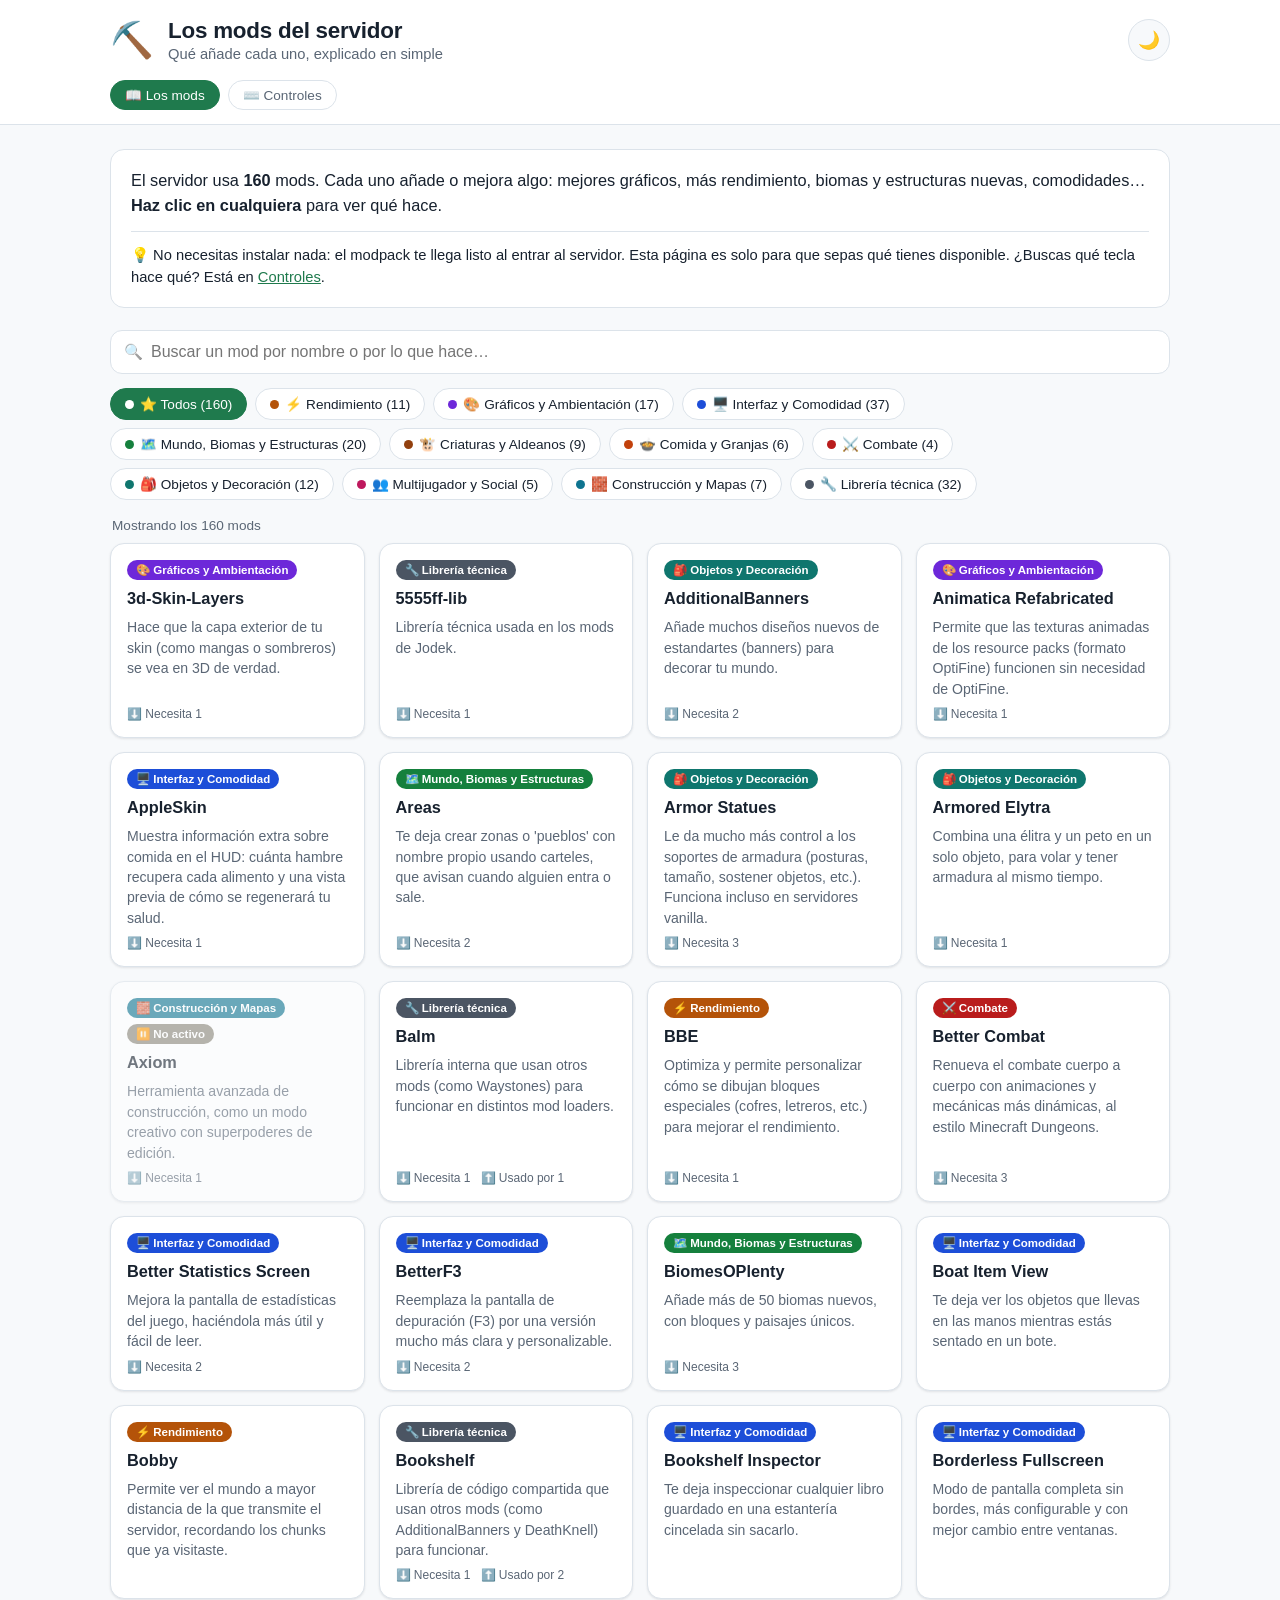
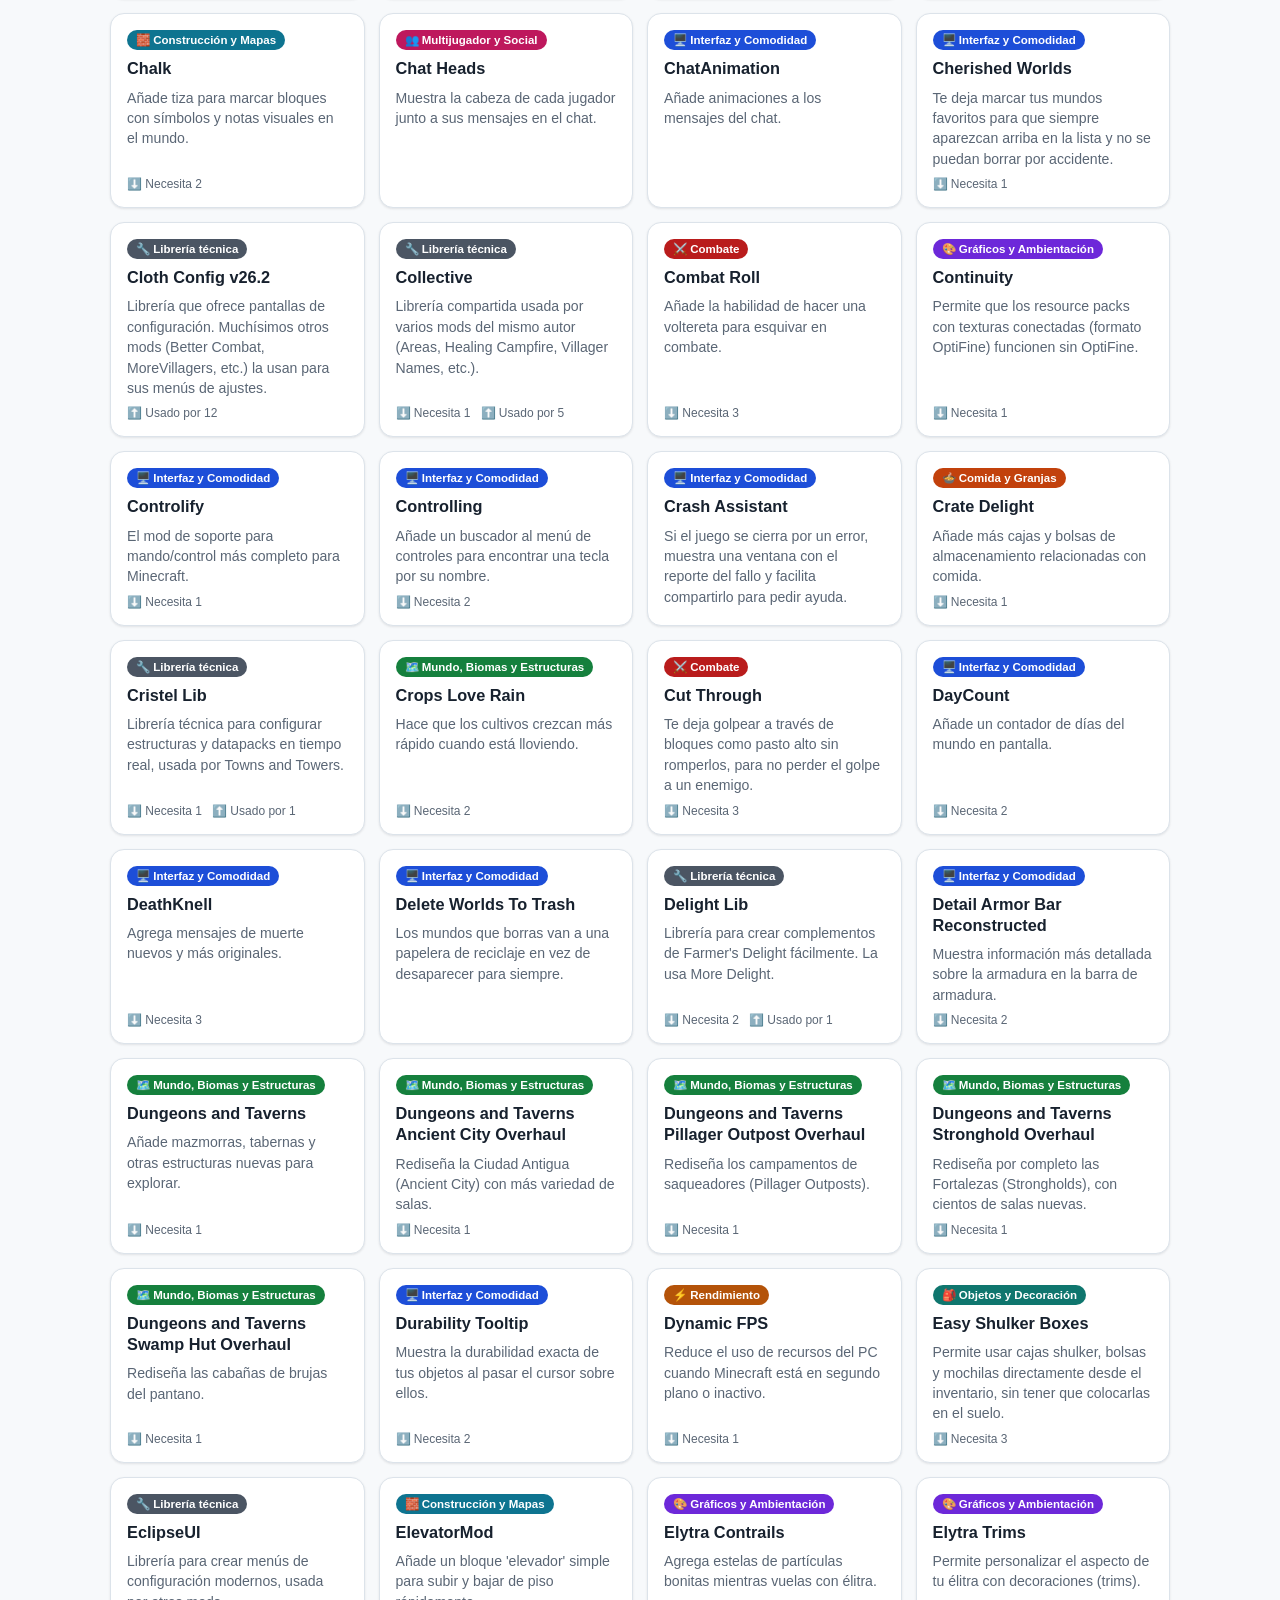
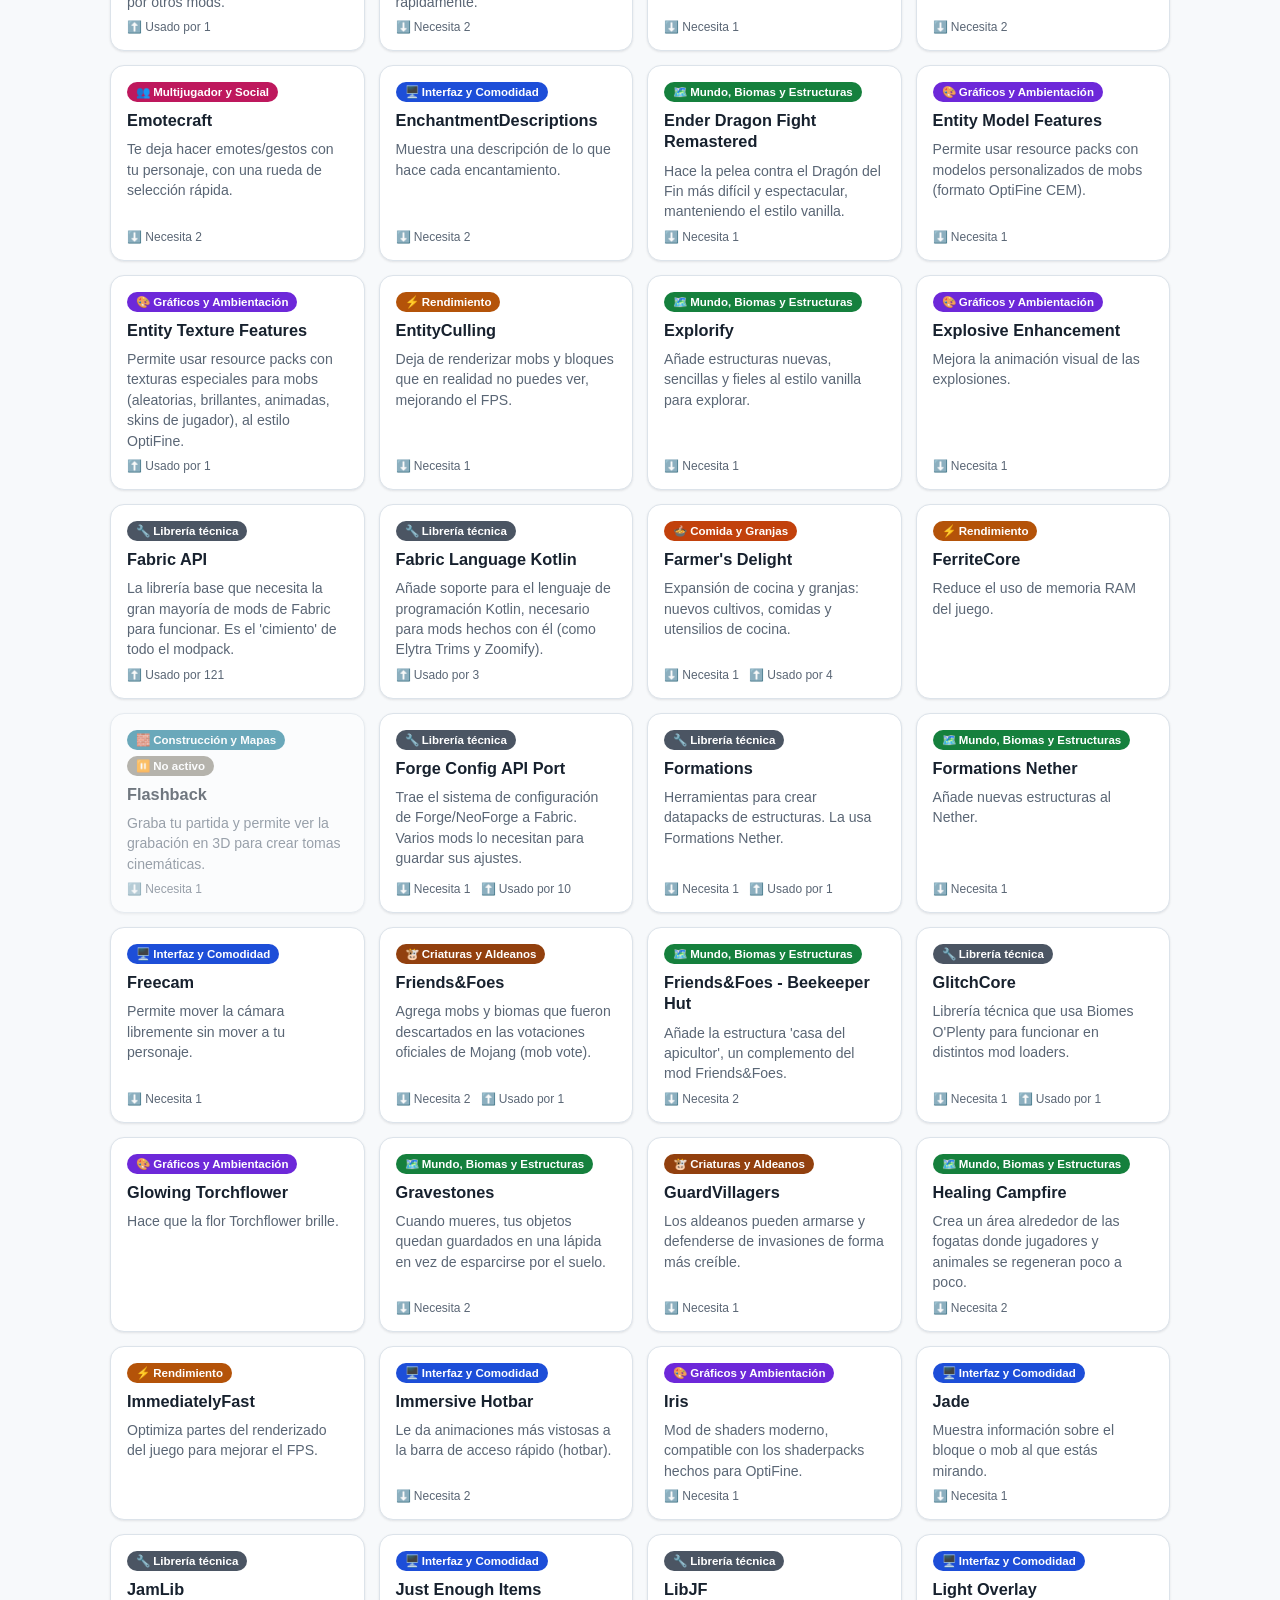
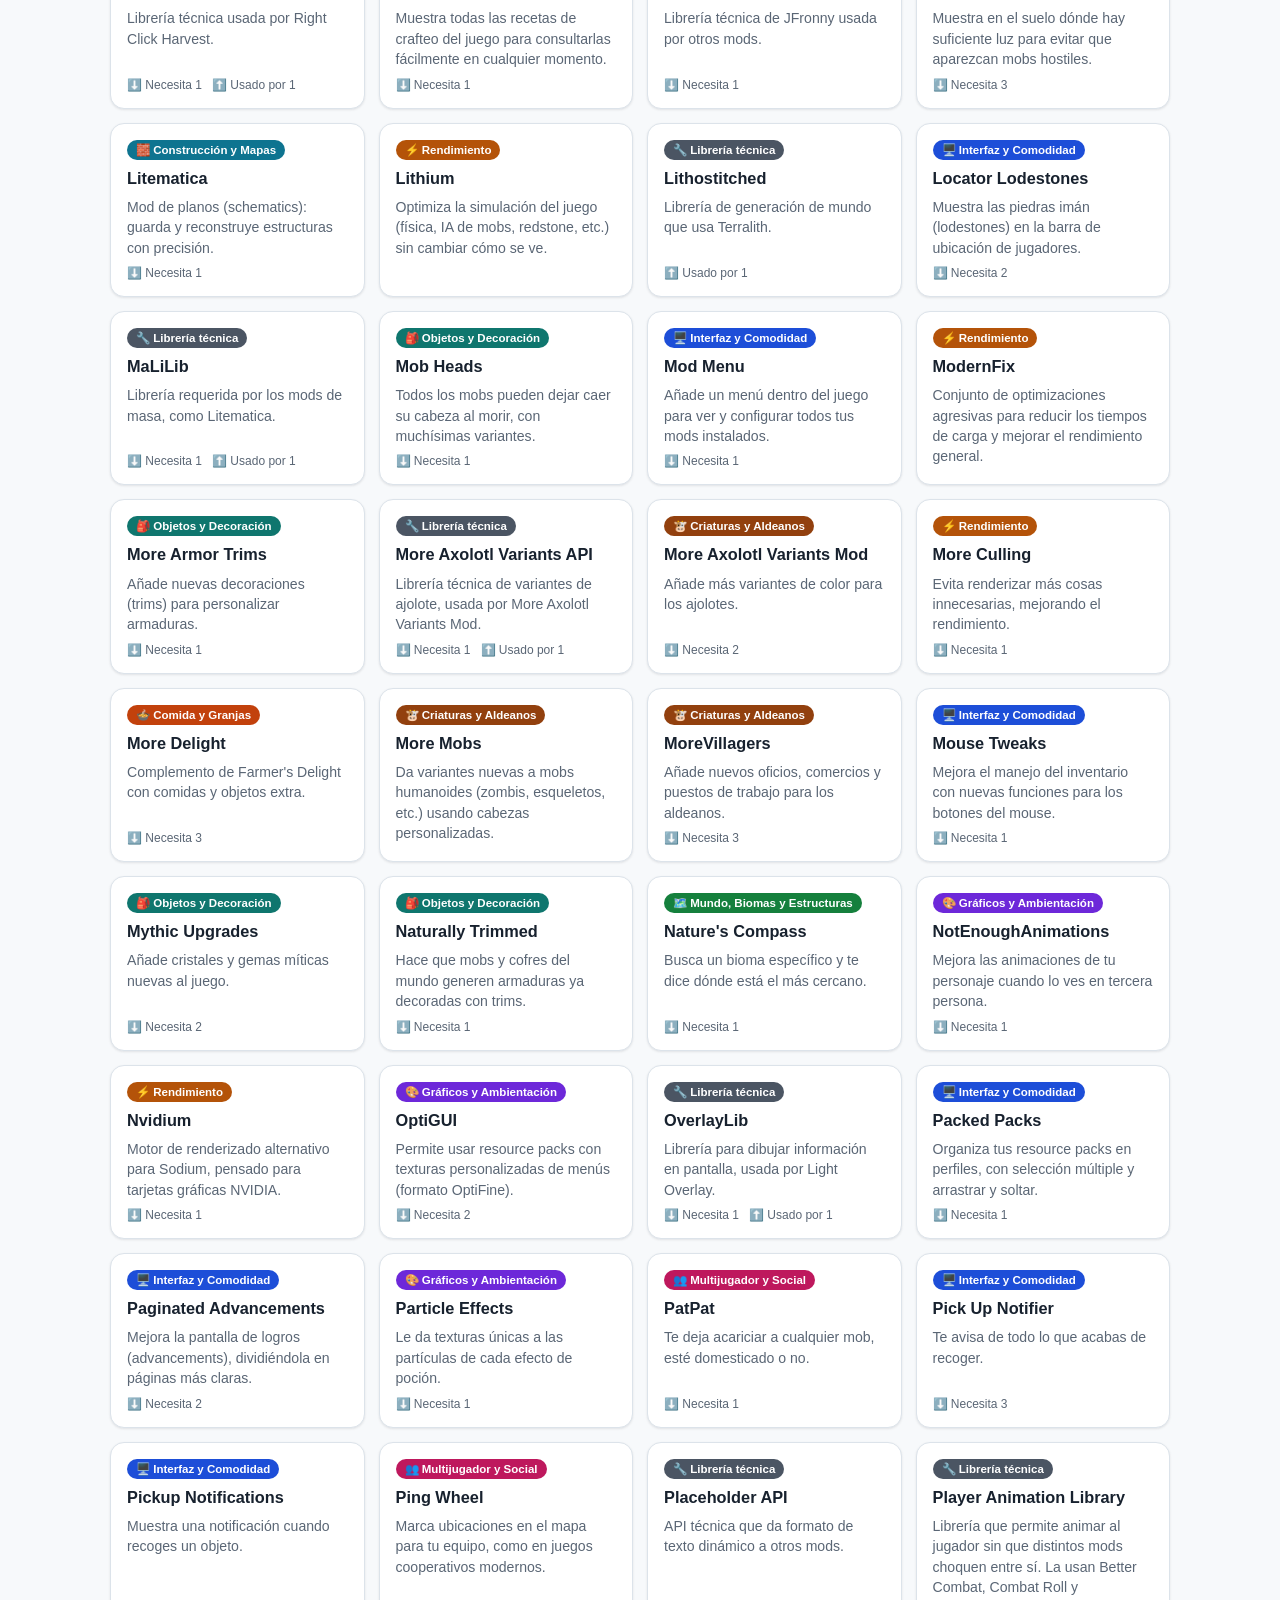
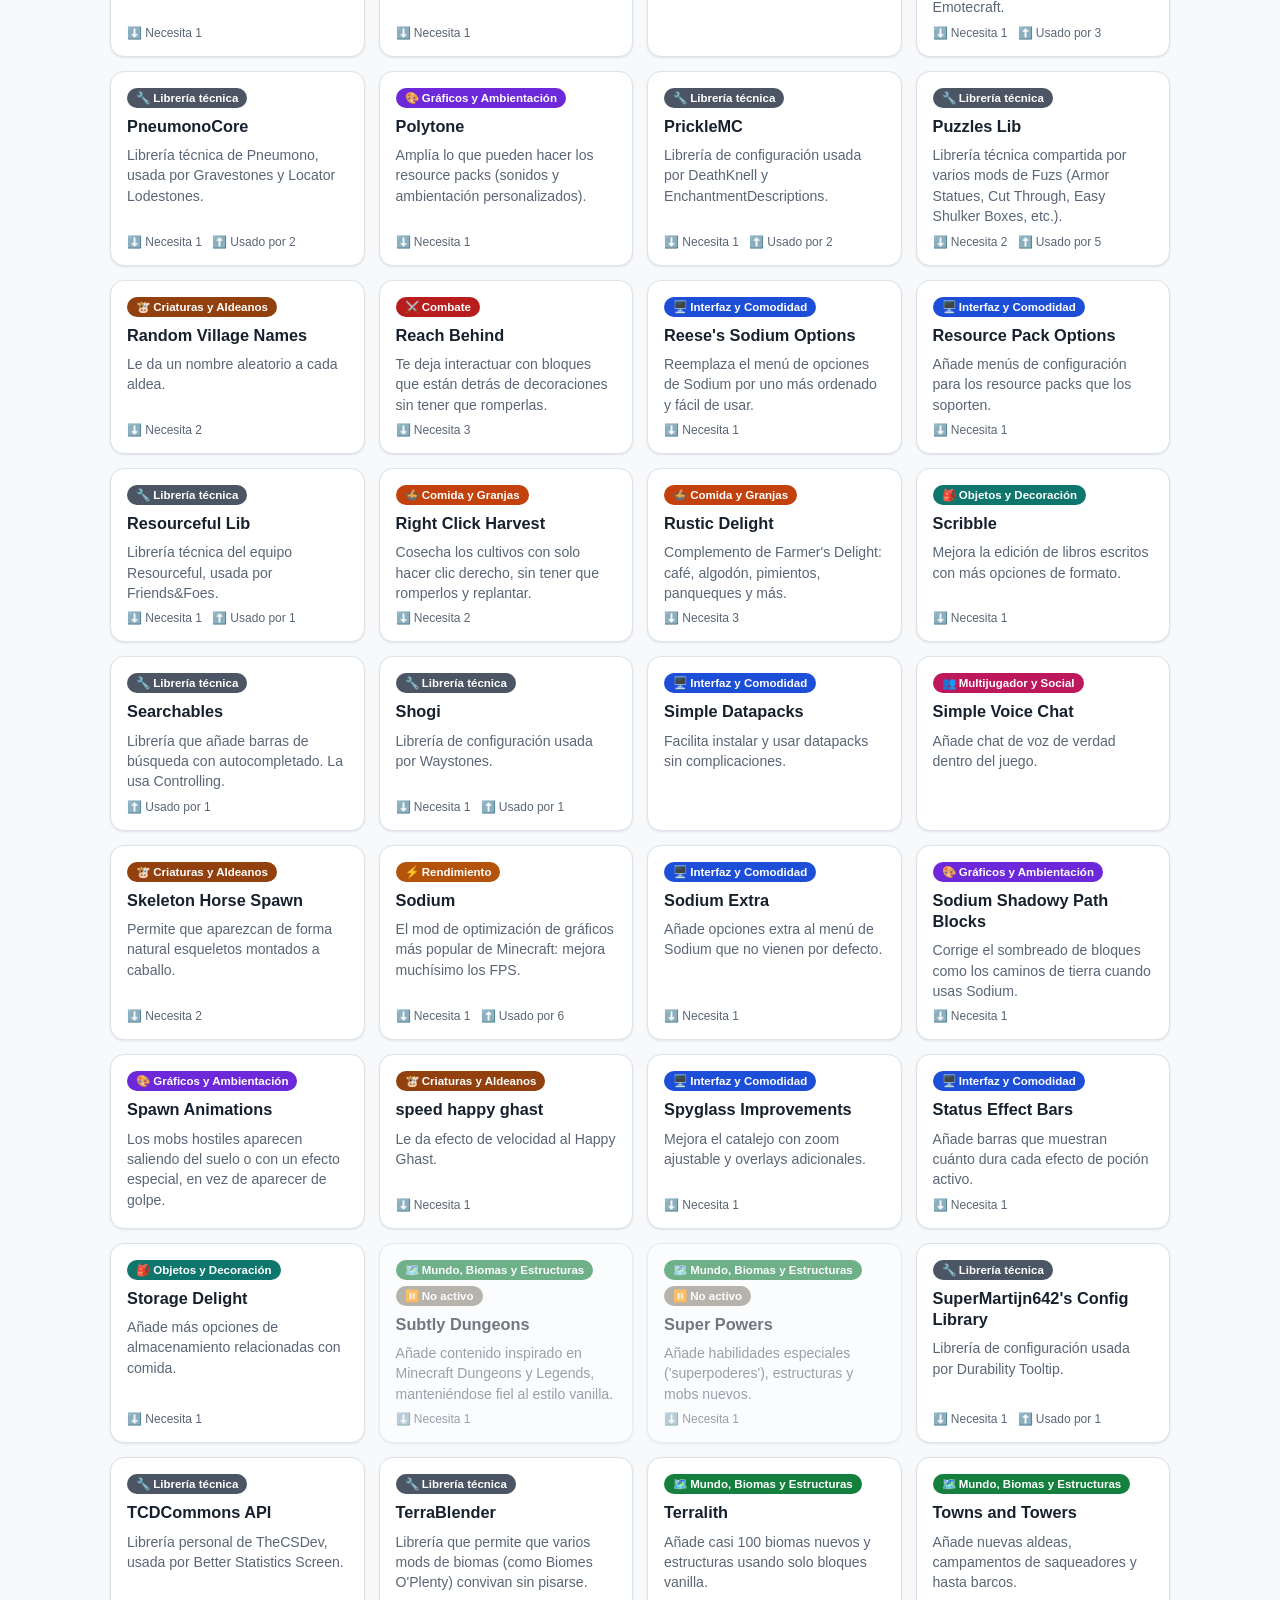
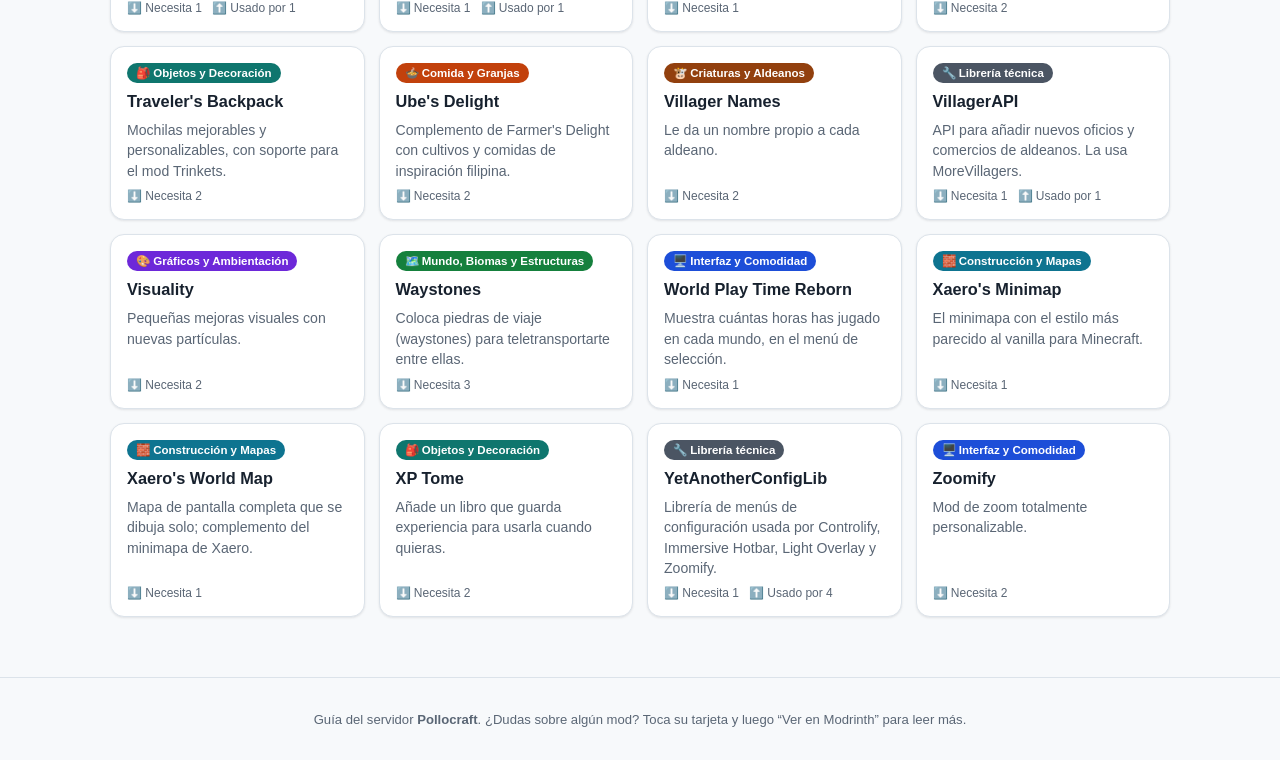
==== index.html @ 0e667c3c "Guía web del servidor Pollocraft Sitio estático con dos páginas para los jugadores del servidor:  - " ====
<!DOCTYPE html>
<html lang="es">
<head>
<meta charset="UTF-8">
<meta name="viewport" content="width=device-width, initial-scale=1.0">
<title>Los mods — Pollocraft</title>
<meta name="description" content="Guía de los mods del servidor: qué añade cada uno, explicado en simple.">
<link rel="icon" href="data:image/svg+xml,<svg xmlns=%22http://www.w3.org/2000/svg%22 viewBox=%220 0 100 100%22><text y=%22.9em%22 font-size=%2290%22>⛏️</text></svg>">
<link rel="stylesheet" href="style.css">
<link rel="stylesheet" href="keybinds.css">
</head>
<body>

<header class="site-header">
  <div class="header-inner">
    <div class="brand">
      <span class="brand-icon" aria-hidden="true">⛏️</span>
      <div>
        <h1>Los mods del servidor</h1>
        <p class="subtitle">Qué añade cada uno, explicado en simple</p>
      </div>
    </div>
    <button id="theme-toggle" class="theme-toggle" type="button" aria-label="Cambiar tema claro/oscuro" title="Cambiar tema">🌙</button>
  </div>
  <nav class="subnav">
    <a href="index.html" class="active">📖 Los mods</a>
    <a href="keybinds.html">⌨️ Controles</a>
  </nav>
</header>

<main>
  <section class="intro">
    <p class="intro-lead">
      El servidor usa <strong id="mod-count">160</strong> mods. Cada uno añade o mejora algo: mejores gráficos, más
      rendimiento, biomas y estructuras nuevas, comodidades… <strong>Haz clic en cualquiera</strong> para ver qué hace.
    </p>
    <p class="intro-tip">
      💡 No necesitas instalar nada: el modpack te llega listo al entrar al servidor. Esta página es solo para que sepas
      qué tienes disponible. ¿Buscas qué tecla hace qué? Está en <a href="keybinds.html">Controles</a>.
    </p>
  </section>

  <section class="controls">
    <div class="search-wrap">
      <span class="search-icon" aria-hidden="true">🔍</span>
      <input id="search" type="search" placeholder="Buscar un mod por nombre o por lo que hace…" autocomplete="off">
    </div>
    <div id="category-filters" class="category-filters" role="group" aria-label="Filtrar por categoría"></div>
  </section>

  <p id="results-count" class="results-count"></p>

  <section id="mod-grid" class="mod-grid" aria-live="polite"></section>

  <p id="no-results" class="no-results" hidden>No encontramos ningún mod que coincida con tu búsqueda 🤔</p>
</main>

<!-- Detail overlay -->
<div id="overlay" class="overlay" hidden>
  <div class="overlay-backdrop" data-close></div>
  <div class="detail-card" role="dialog" aria-modal="true" aria-labelledby="detail-name">
    <button class="close-btn" type="button" data-close aria-label="Cerrar">✕</button>
    <div class="detail-header">
      <span id="detail-badge" class="badge"></span>
      <span id="detail-disabled-badge" class="badge disabled-badge" hidden>⏸️ No activo ahora mismo</span>
      <h2 id="detail-name"></h2>
    </div>
    <p id="detail-desc" class="detail-desc"></p>
    <p id="detail-authors" class="detail-authors"></p>
    <a id="detail-modrinth" class="modrinth-link" href="#" target="_blank" rel="noopener noreferrer">
      <span class="modrinth-icon" aria-hidden="true">◆</span> Ver en Modrinth
    </a>

    <div class="relations">
      <div class="relation-block">
        <h3>⬇️ Se apoya en</h3>
        <p class="relation-help">Este mod usa estos otros por debajo para funcionar. Puedes ignorarlos, ya vienen incluidos.</p>
        <div id="detail-depends" class="chip-list"></div>
      </div>
      <div class="relation-block">
        <h3>⬆️ Le da soporte a</h3>
        <p class="relation-help">Estos mods dependen de él, así que hace su trabajo detrás de cámaras.</p>
        <div id="detail-required-by" class="chip-list"></div>
      </div>
      <div class="relation-block" id="recommends-block">
        <h3>🤝 Combina bien con</h3>
        <p class="relation-help">No es obligatorio, pero juntos dan funciones extra.</p>
        <div id="detail-recommends" class="chip-list"></div>
      </div>
    </div>
  </div>
</div>

<footer class="site-footer">
  <p>Guía del servidor <strong>Pollocraft</strong>. ¿Dudas sobre algún mod? Toca su tarjeta y luego “Ver en Modrinth” para leer más.</p>
</footer>

<script src="data.js"></script>
<script src="script.js"></script>
</body>
</html>
---- style.css ----
/* Neutral slate palette. The previous brown/olive scheme was tiring to read,
   so both themes now sit on a cool grey base with a single green accent. */
:root {
  --bg: #f7f9fb;
  --bg-elevated: #ffffff;
  --text: #17212e;
  --text-muted: #5a6675;
  --border: #dce3ea;
  --accent: #1f7a4d;
  --accent-contrast: #ffffff;
  --card-shadow: 0 1px 3px rgba(16, 24, 32, 0.06), 0 1px 2px rgba(16, 24, 32, 0.04);
  --card-shadow-hover: 0 10px 24px rgba(16, 24, 32, 0.10);
  --chip-bg: #eef2f6;
  --overlay-bg: rgba(15, 23, 32, 0.5);

  /* Category colours are shared by both themes on purpose: they're only ever
     used as solid pills with white text, and every one of these clears the
     4.5:1 contrast bar against white. */
  --cat-perf: #b45309;
  --cat-visual: #6d28d9;
  --cat-ui: #1d4ed8;
  --cat-world: #15803d;
  --cat-mobs: #92400e;
  --cat-food: #c2410c;
  --cat-combat: #b91c1c;
  --cat-items: #0f766e;
  --cat-social: #be185d;
  --cat-building: #0e7490;
  --cat-lib: #4b5563;

  /* Explicit key/button states, so we never rely on colour-mix guesswork. */
  --key-used-bg: #e4f3ea;
  --key-used-border: #1f7a4d;
  --key-multi-bg: #e7ecfb;
  --key-multi-border: #3558c4;
  --key-adv-bg: #f0f2f5;
  --key-adv-border: #b3bcc7;
}

:root[data-theme="dark"] {
  --bg: #11161d;
  --bg-elevated: #19212b;
  --text: #e8edf3;
  --text-muted: #98a5b5;
  --border: #2a3441;
  --accent: #4ecb85;
  --accent-contrast: #062313;
  --card-shadow: 0 1px 3px rgba(0, 0, 0, 0.45);
  --card-shadow-hover: 0 10px 28px rgba(0, 0, 0, 0.55);
  --chip-bg: #222c38;
  --overlay-bg: rgba(0, 0, 0, 0.62);

  --key-used-bg: #14301f;
  --key-used-border: #3fa06a;
  --key-multi-bg: #1a2440;
  --key-multi-border: #5b7fd4;
  --key-adv-bg: #1e242c;
  --key-adv-border: #49535f;
}

@media (prefers-color-scheme: dark) {
  :root:not([data-theme="light"]) {
    --bg: #11161d;
    --bg-elevated: #19212b;
    --text: #e8edf3;
    --text-muted: #98a5b5;
    --border: #2a3441;
    --accent: #4ecb85;
    --accent-contrast: #062313;
    --card-shadow: 0 1px 3px rgba(0, 0, 0, 0.45);
    --card-shadow-hover: 0 10px 28px rgba(0, 0, 0, 0.55);
    --chip-bg: #222c38;
    --overlay-bg: rgba(0, 0, 0, 0.62);

    --key-used-bg: #14301f;
    --key-used-border: #3fa06a;
    --key-multi-bg: #1a2440;
    --key-multi-border: #5b7fd4;
    --key-adv-bg: #1e242c;
    --key-adv-border: #49535f;
  }
}

* { box-sizing: border-box; }

html, body {
  margin: 0;
  padding: 0;
  background: var(--bg);
  color: var(--text);
  font-family: "Segoe UI", -apple-system, BlinkMacSystemFont, Roboto, Helvetica, Arial, sans-serif;
  overflow-x: hidden;
}

body {
  max-width: 100%;
}

a { color: var(--accent); }

.site-header {
  background: var(--bg-elevated);
  border-bottom: 1px solid var(--border);
  position: sticky;
  top: 0;
  z-index: 10;
}

.header-inner {
  max-width: 1100px;
  margin: 0 auto;
  padding: 18px 20px;
  display: flex;
  align-items: center;
  justify-content: space-between;
  gap: 16px;
}

.brand {
  display: flex;
  align-items: center;
  gap: 14px;
}

.brand-icon {
  font-size: 2.2rem;
  line-height: 1;
}

.brand h1 {
  margin: 0;
  font-size: 1.4rem;
  letter-spacing: -0.01em;
}

.subtitle {
  margin: 2px 0 0;
  color: var(--text-muted);
  font-size: 0.92rem;
}

.theme-toggle {
  border: 1px solid var(--border);
  background: var(--bg);
  color: var(--text);
  border-radius: 999px;
  width: 42px;
  height: 42px;
  font-size: 1.1rem;
  cursor: pointer;
  flex-shrink: 0;
}
.theme-toggle:hover { border-color: var(--accent); }

main {
  max-width: 1100px;
  margin: 0 auto;
  padding: 24px 20px 60px;
}

.intro {
  background: var(--bg-elevated);
  border: 1px solid var(--border);
  border-radius: 14px;
  padding: 18px 20px;
  margin-bottom: 22px;
}
.intro p { margin: 0; line-height: 1.55; color: var(--text); }

.controls {
  display: flex;
  flex-direction: column;
  gap: 14px;
  margin-bottom: 6px;
}

.search-wrap {
  position: relative;
  display: flex;
  align-items: center;
}

.search-icon {
  position: absolute;
  left: 14px;
  opacity: 0.6;
  font-size: 0.95rem;
}

#search {
  width: 100%;
  padding: 12px 14px 12px 40px;
  border-radius: 12px;
  border: 1px solid var(--border);
  background: var(--bg-elevated);
  color: var(--text);
  font-size: 1rem;
}
#search:focus {
  outline: 2px solid var(--accent);
  outline-offset: 1px;
}

.category-filters {
  display: flex;
  flex-wrap: wrap;
  gap: 8px;
}

.cat-btn {
  border: 1px solid var(--border);
  background: var(--bg-elevated);
  color: var(--text);
  border-radius: 999px;
  padding: 7px 14px;
  font-size: 0.85rem;
  cursor: pointer;
  display: inline-flex;
  align-items: center;
  gap: 6px;
  white-space: nowrap;
}
.cat-btn .dot {
  width: 9px;
  height: 9px;
  border-radius: 50%;
  flex-shrink: 0;
}
.cat-btn.active {
  background: var(--accent);
  color: var(--accent-contrast);
  border-color: var(--accent);
}
.cat-btn.active .dot { background: var(--accent-contrast) !important; }

.results-count {
  color: var(--text-muted);
  font-size: 0.85rem;
  margin: 18px 2px 10px;
}

.mod-grid {
  display: grid;
  grid-template-columns: repeat(auto-fill, minmax(240px, 1fr));
  gap: 14px;
}

.mod-card {
  background: var(--bg-elevated);
  border: 1px solid var(--border);
  border-radius: 14px;
  padding: 16px;
  cursor: pointer;
  text-align: left;
  display: flex;
  flex-direction: column;
  gap: 8px;
  box-shadow: var(--card-shadow);
  transition: transform 0.12s ease, box-shadow 0.12s ease, border-color 0.12s ease;
  color: var(--text);
  font: inherit;
}
.mod-card:hover, .mod-card:focus-visible {
  transform: translateY(-2px);
  box-shadow: var(--card-shadow-hover);
  border-color: var(--accent);
  outline: none;
}

.mod-card.is-disabled {
  opacity: 0.6;
}

/* Tags sit on their own row above the title. Sharing a line with the name
   didn't work: a long category ("Mundo, Biomas y Estructuras") plus a long
   name ("AdditionalBanners") can't both fit in a ~240px card, so the badge
   spilled outside the card and the title got squeezed into 3 lines. */
.mod-card-top {
  display: flex;
  flex-wrap: wrap;
  gap: 6px;
}

.mod-card h2 {
  margin: 0;
  font-size: 1.02rem;
  line-height: 1.3;
  /* long names like "SuperMartijn642's" have no break opportunity */
  overflow-wrap: anywhere;
}

.badge {
  display: inline-flex;
  align-items: center;
  gap: 5px;
  font-size: 0.72rem;
  font-weight: 600;
  padding: 3px 9px;
  border-radius: 999px;
  color: #fff;
  /* insurance for the narrowest cards: wrap inside the pill rather than
     letting it grow past the card edge */
  max-width: 100%;
  white-space: normal;
}
.badge[hidden] { display: none; }

.mod-card p.card-desc {
  margin: 0;
  color: var(--text-muted);
  font-size: 0.88rem;
  line-height: 1.45;
}

.card-relations {
  margin-top: auto;
  display: flex;
  gap: 10px;
  flex-wrap: wrap;
  font-size: 0.75rem;
  color: var(--text-muted);
}
.card-relations span { display: inline-flex; align-items: center; gap: 4px; }

.no-results {
  text-align: center;
  color: var(--text-muted);
  padding: 40px 0;
}

.site-footer {
  border-top: 1px solid var(--border);
  padding: 20px;
  text-align: center;
  color: var(--text-muted);
  font-size: 0.82rem;
}
.site-footer code {
  background: var(--chip-bg);
  padding: 2px 6px;
  border-radius: 6px;
}

/* Overlay / detail */
.overlay {
  position: fixed;
  inset: 0;
  z-index: 100;
  display: none;
  align-items: flex-start;
  justify-content: center;
  padding: 40px 16px;
  overflow-y: auto;
}
.overlay:not([hidden]) {
  display: flex;
}
.overlay-backdrop {
  position: fixed;
  inset: 0;
  background: var(--overlay-bg);
}

.detail-card {
  position: relative;
  background: var(--bg-elevated);
  border-radius: 16px;
  max-width: 640px;
  width: 100%;
  padding: 28px 26px 30px;
  z-index: 1;
  box-shadow: var(--card-shadow-hover);
}

.close-btn {
  position: absolute;
  top: 16px;
  right: 16px;
  border: none;
  background: var(--chip-bg);
  color: var(--text);
  width: 34px;
  height: 34px;
  border-radius: 50%;
  cursor: pointer;
  font-size: 1rem;
}

.detail-header { padding-right: 40px; }
.detail-header h2 { margin: 8px 0 4px; font-size: 1.35rem; }
.detail-jar {
  margin: 0;
  font-size: 0.78rem;
  color: var(--text-muted);
  font-family: ui-monospace, SFMono-Regular, Consolas, monospace;
  word-break: break-all;
}

.detail-desc {
  margin: 16px 0 6px;
  line-height: 1.6;
  font-size: 1rem;
}
.detail-authors {
  margin: 0 0 6px;
  color: var(--text-muted);
  font-size: 0.85rem;
}

.modrinth-link {
  display: inline-flex;
  align-items: center;
  gap: 7px;
  margin-top: 8px;
  padding: 9px 16px;
  border-radius: 10px;
  background: #1bd96a;
  color: #0b3d20;
  font-weight: 600;
  font-size: 0.88rem;
  text-decoration: none;
}
.modrinth-link:hover { background: #17c25e; }
.modrinth-link[hidden] { display: none; }
.modrinth-icon { font-size: 0.9rem; }

.disabled-badge {
  background: #8a8578 !important;
  color: #fff;
}

.relations {
  margin-top: 20px;
  display: flex;
  flex-direction: column;
  gap: 18px;
}
.relation-block h3 {
  margin: 0 0 2px;
  font-size: 0.95rem;
}
.relation-help {
  margin: 0 0 8px;
  color: var(--text-muted);
  font-size: 0.8rem;
}
.chip-list {
  display: flex;
  flex-wrap: wrap;
  gap: 8px;
}
.chip-list:empty::after {
  content: "— (ninguno)";
  color: var(--text-muted);
  font-size: 0.85rem;
}
.chip {
  border: 1px solid var(--border);
  background: var(--chip-bg);
  color: var(--text);
  border-radius: 999px;
  padding: 6px 12px;
  font-size: 0.82rem;
  cursor: pointer;
}
.chip:hover { border-color: var(--accent); color: var(--accent); }

@media (max-width: 600px) {
  .brand h1 { font-size: 1.2rem; }
  .detail-card { padding: 22px 18px 24px; }
}
---- keybinds.css ----
.subnav {
  max-width: 1100px;
  margin: 0 auto;
  padding: 0 20px 14px;
  display: flex;
  gap: 8px;
}
.subnav a {
  text-decoration: none;
  color: var(--text-muted);
  border: 1px solid var(--border);
  border-radius: 999px;
  padding: 6px 14px;
  font-size: 0.85rem;
}
.subnav a.active {
  background: var(--accent);
  color: var(--accent-contrast);
  border-color: var(--accent);
}

.intro-lead {
  font-size: 1.02rem;
}
.intro-tip {
  margin: 12px 0 0 !important;
  padding-top: 12px;
  border-top: 1px solid var(--border);
  font-size: 0.92rem;
  color: var(--text-muted);
}

.kb-filter-row {
  display: flex;
  align-items: center;
  gap: 16px;
  flex-wrap: wrap;
}

#mod-filter {
  padding: 10px 12px;
  border-radius: 10px;
  border: 1px solid var(--border);
  background: var(--bg-elevated);
  color: var(--text);
  font-size: 0.9rem;
}

.bound-toggle {
  display: inline-flex;
  align-items: center;
  gap: 7px;
  font-size: 0.88rem;
  color: var(--text-muted);
  cursor: pointer;
  user-select: none;
}
.bound-toggle input { cursor: pointer; }

.kb-group {
  margin-bottom: 22px;
}

.kb-group-header {
  display: flex;
  align-items: baseline;
  gap: 8px;
  margin: 0 2px 8px;
  padding-top: 6px;
}
.kb-group-header h2 {
  font-size: 1rem;
  margin: 0;
}
.kb-group-count {
  color: var(--text-muted);
  font-size: 0.8rem;
}

.kb-table {
  background: var(--bg-elevated);
  border: 1px solid var(--border);
  border-radius: 12px;
  overflow: hidden;
}

.kb-row {
  display: flex;
  align-items: center;
  justify-content: space-between;
  gap: 12px;
  padding: 10px 16px;
  border-bottom: 1px solid var(--border);
}
.kb-row:last-child { border-bottom: none; }

.kb-row.is-unbound { opacity: 0.7; }

.kb-label {
  font-size: 0.92rem;
}

kbd.kb-key {
  display: inline-block;
  min-width: 34px;
  text-align: center;
  padding: 4px 10px;
  border-radius: 8px;
  background: var(--chip-bg);
  border: 1px solid var(--border);
  border-bottom-width: 2px;
  font-family: ui-monospace, SFMono-Regular, Consolas, monospace;
  font-size: 0.82rem;
  white-space: nowrap;
  flex-shrink: 0;
}
kbd.kb-key.unbound {
  background: transparent;
  color: var(--text-muted);
  border-style: dashed;
  font-family: inherit;
  font-style: italic;
}
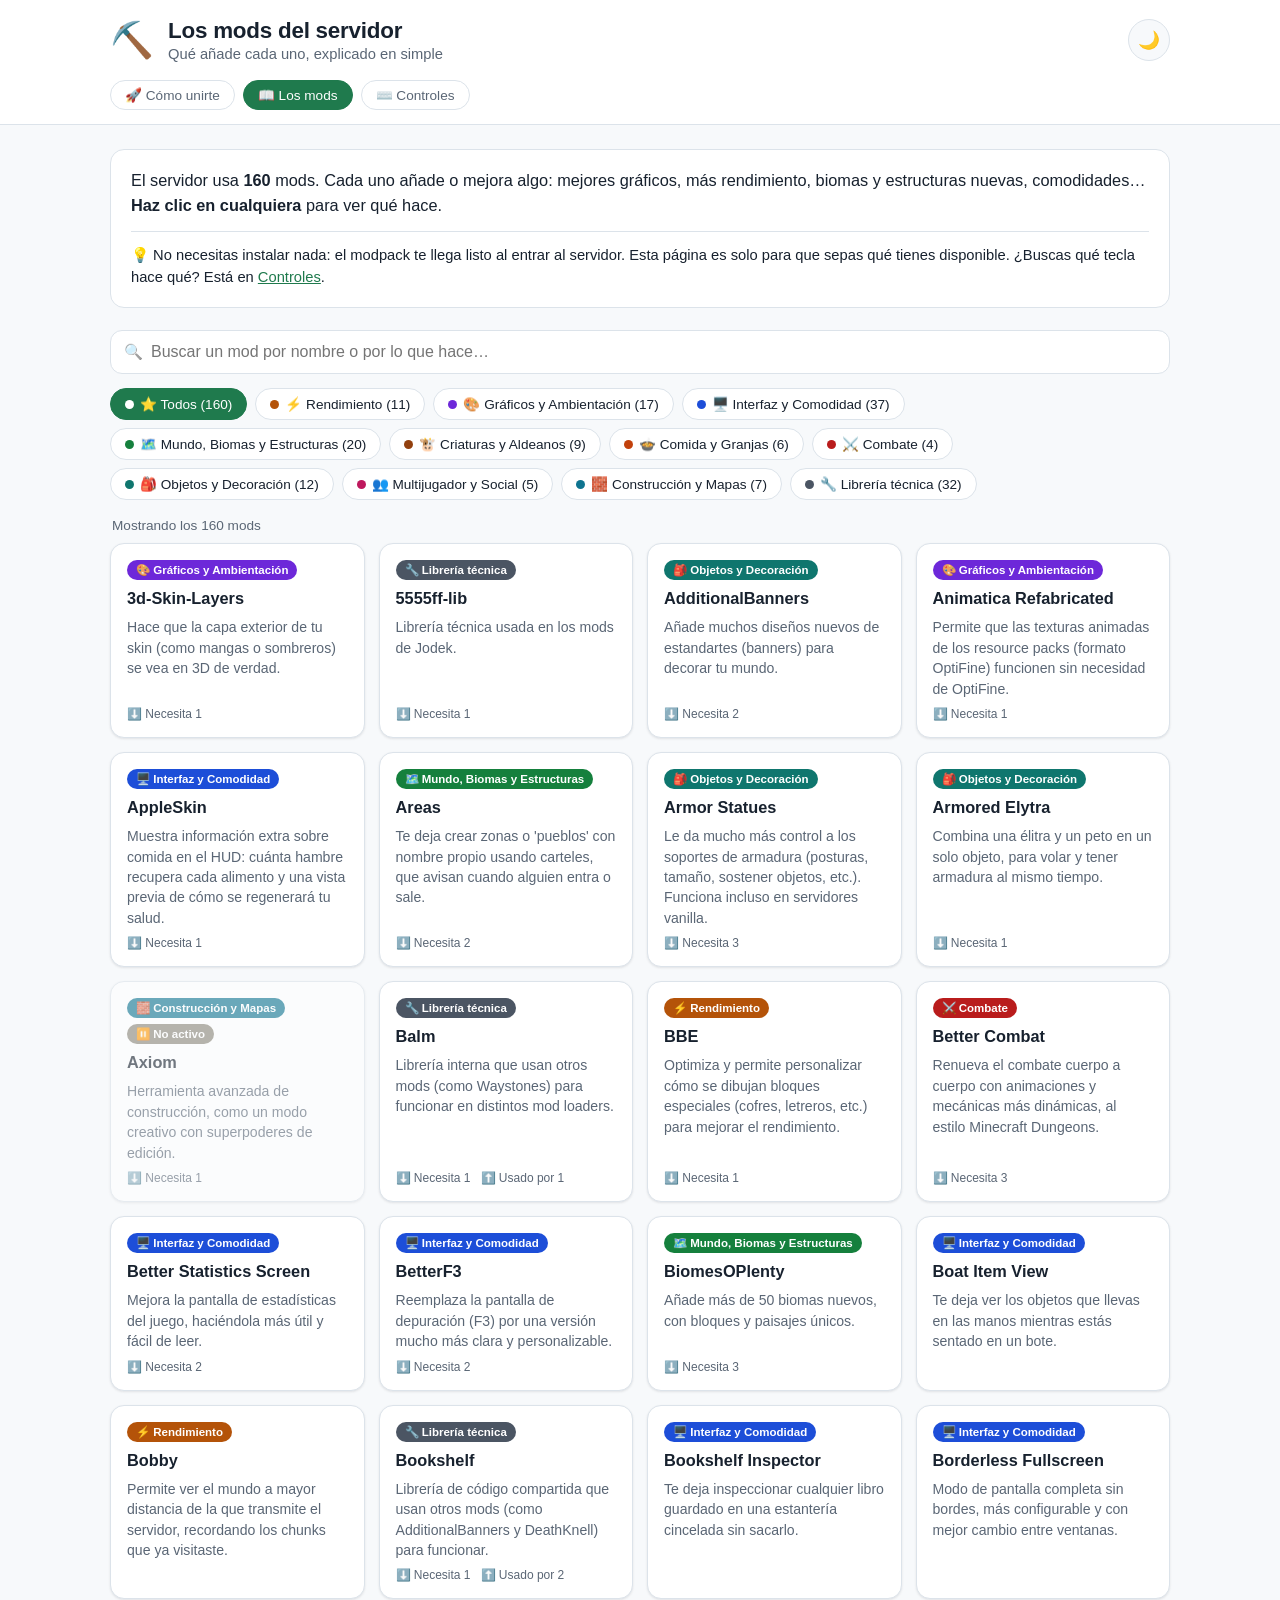
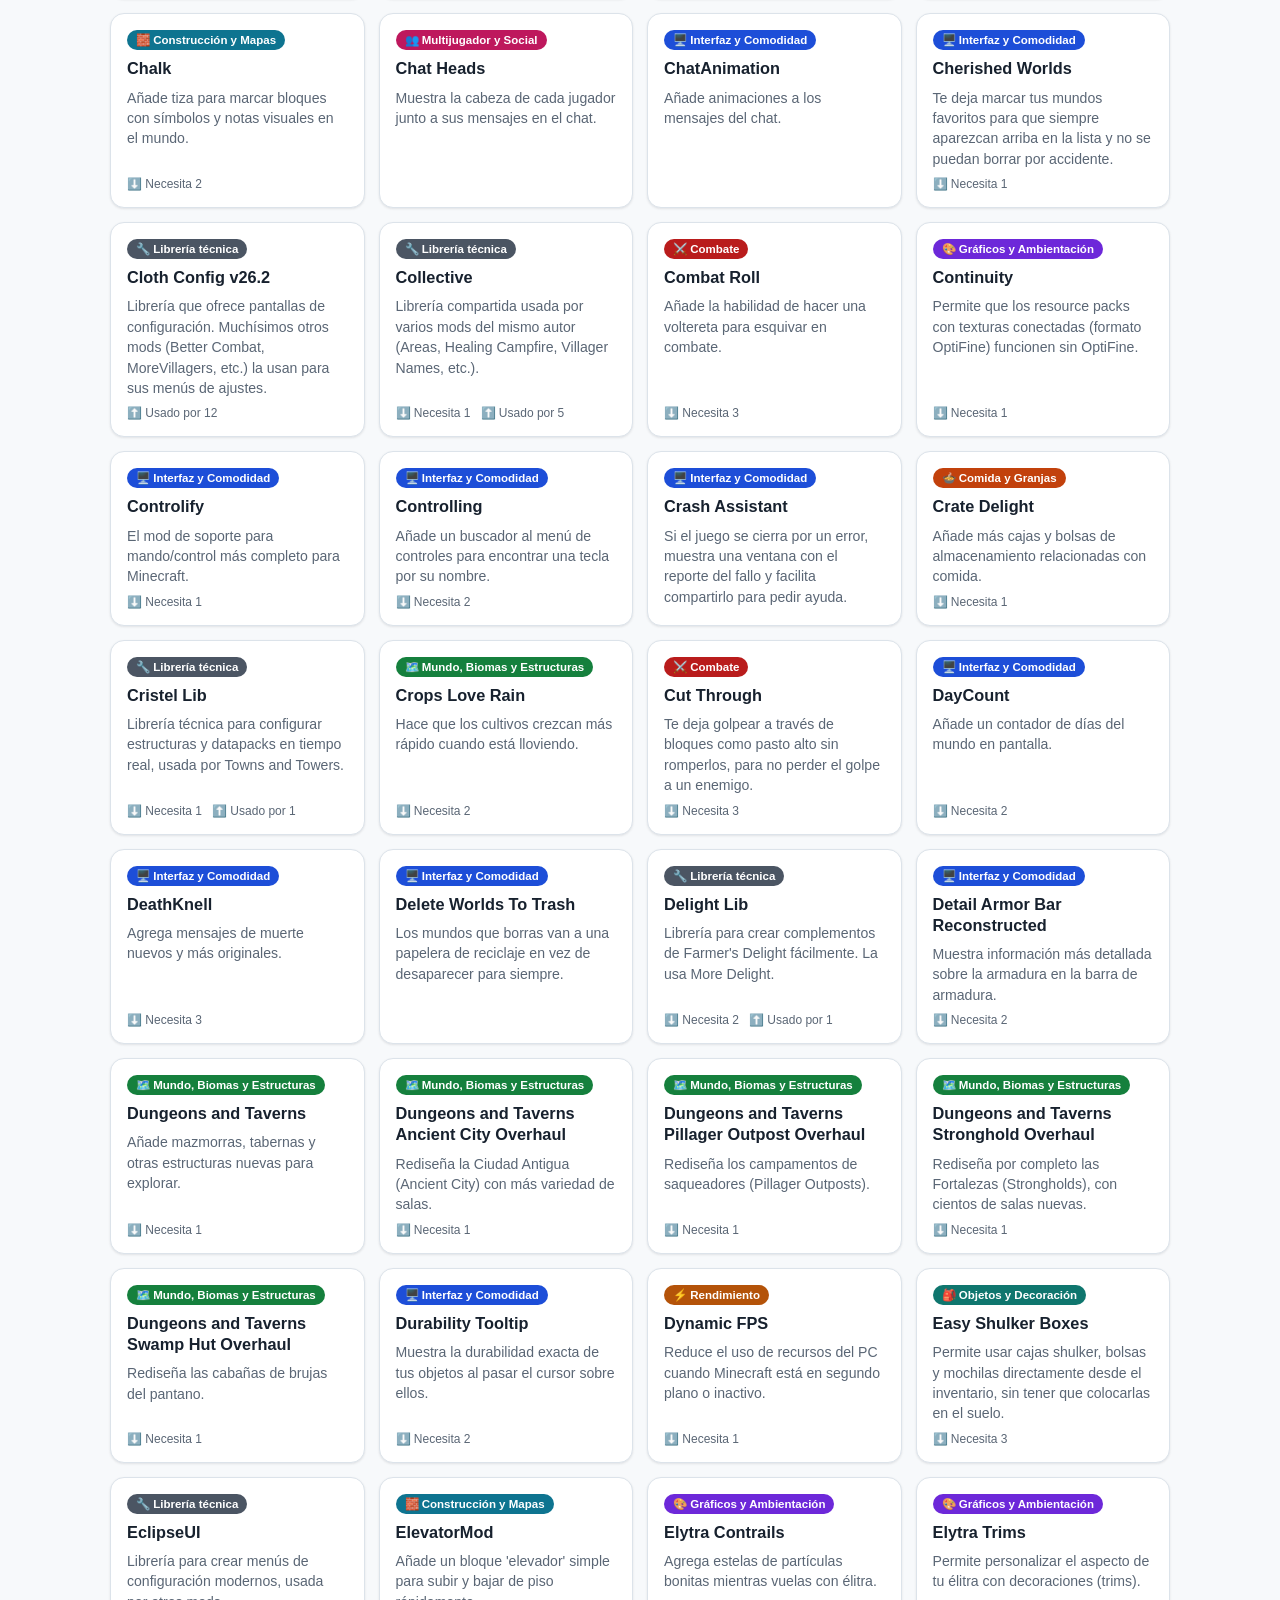
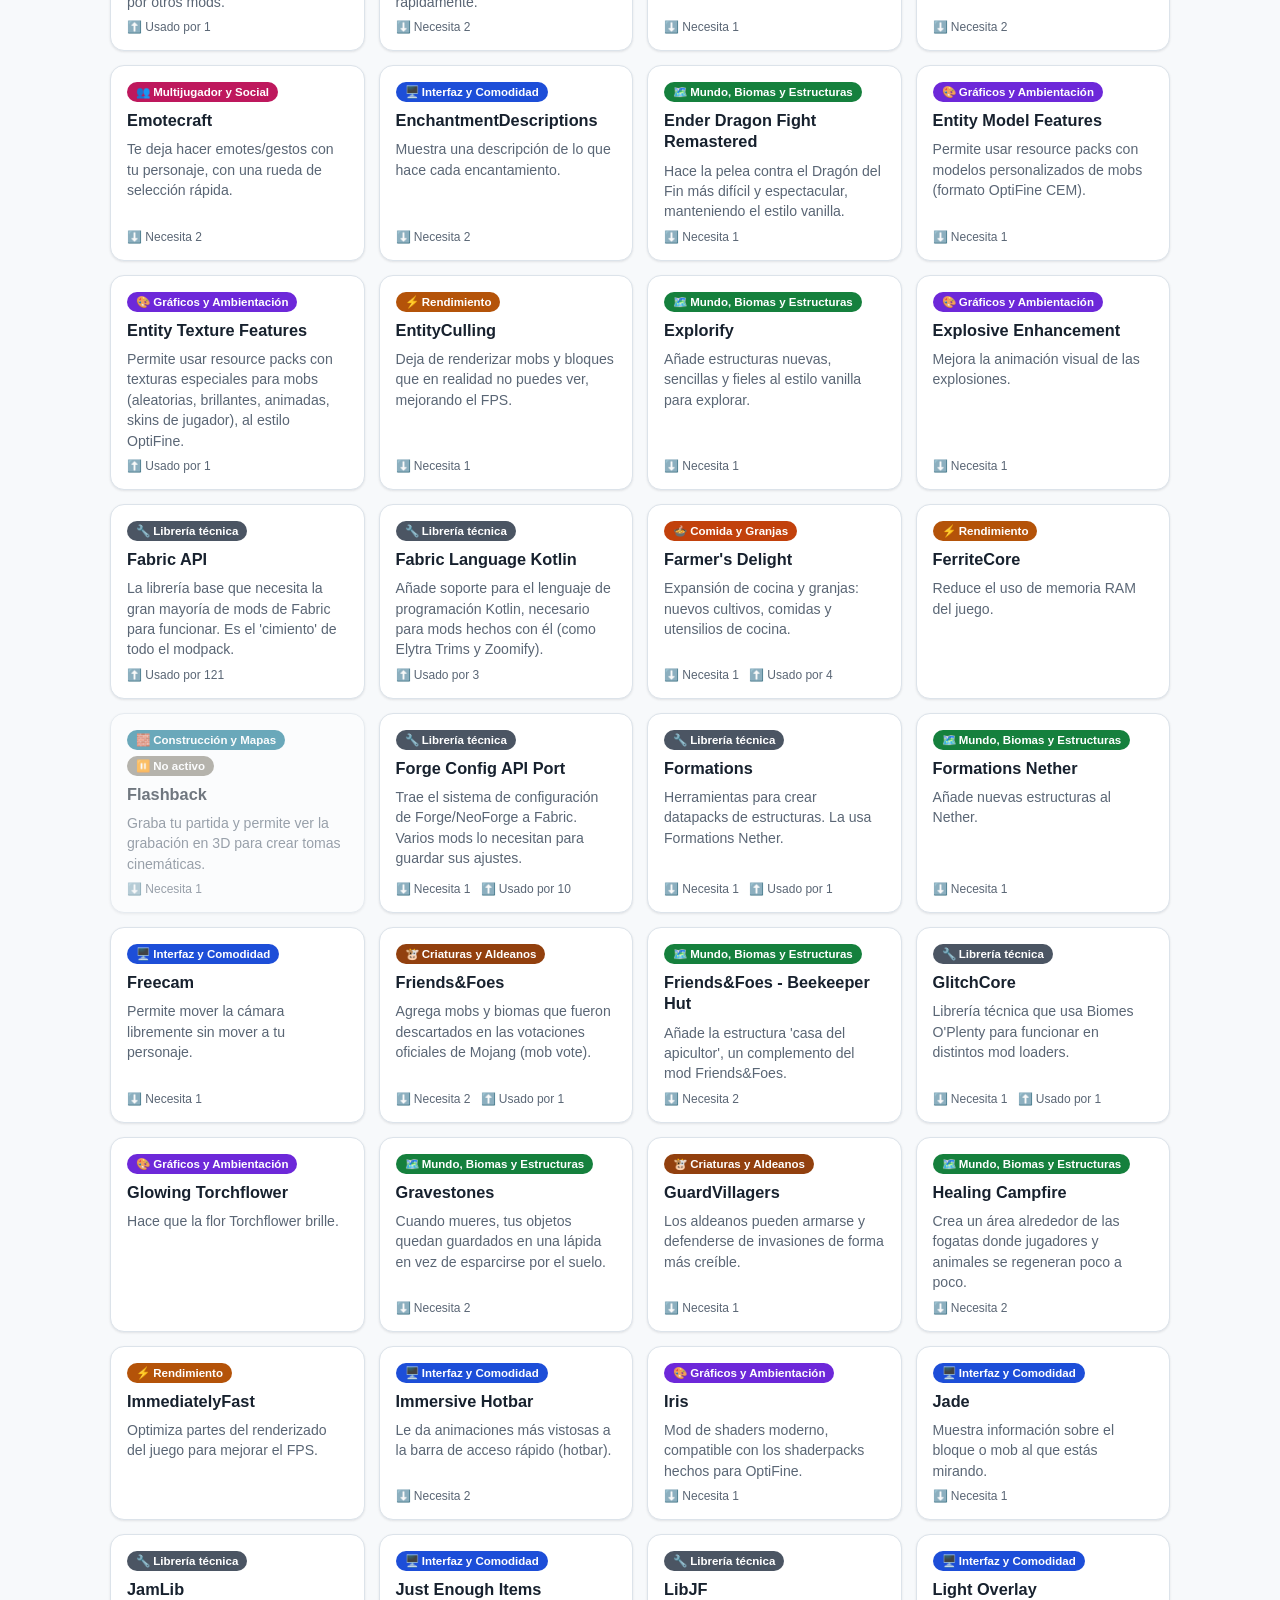
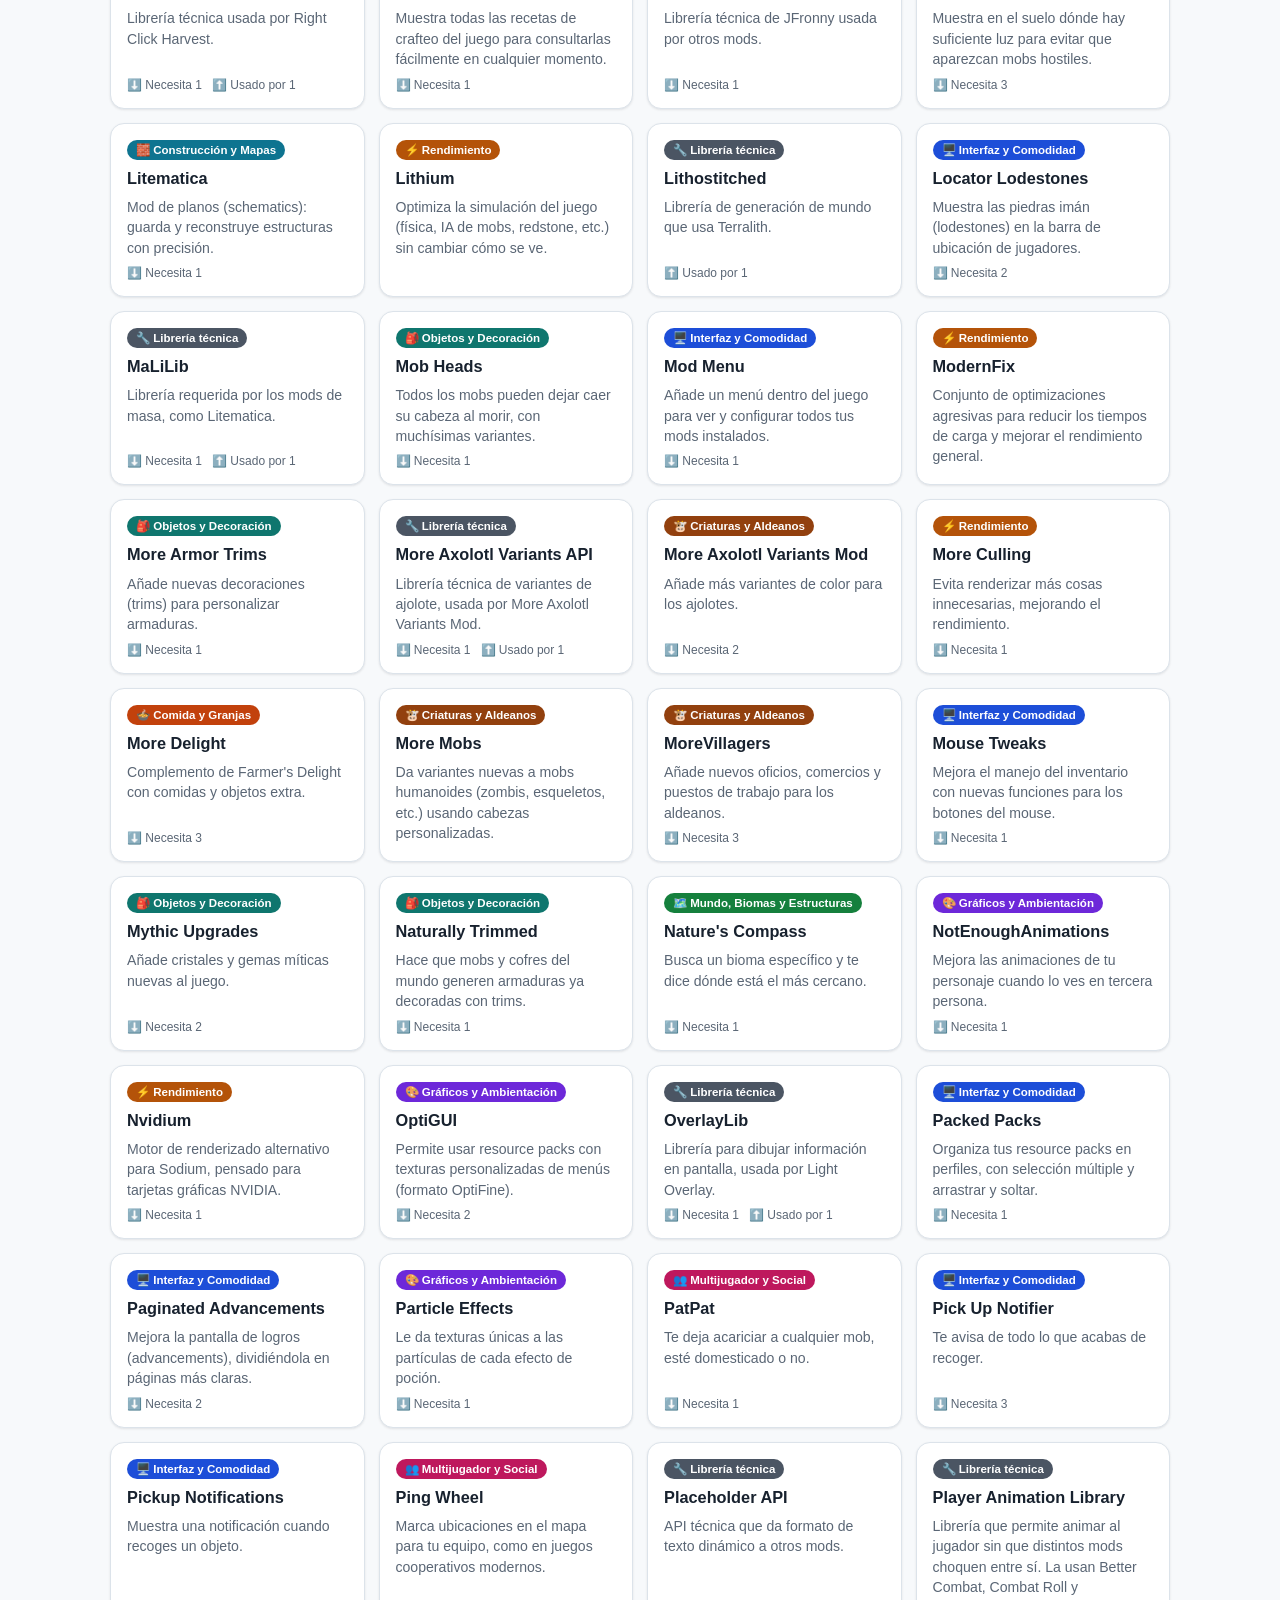
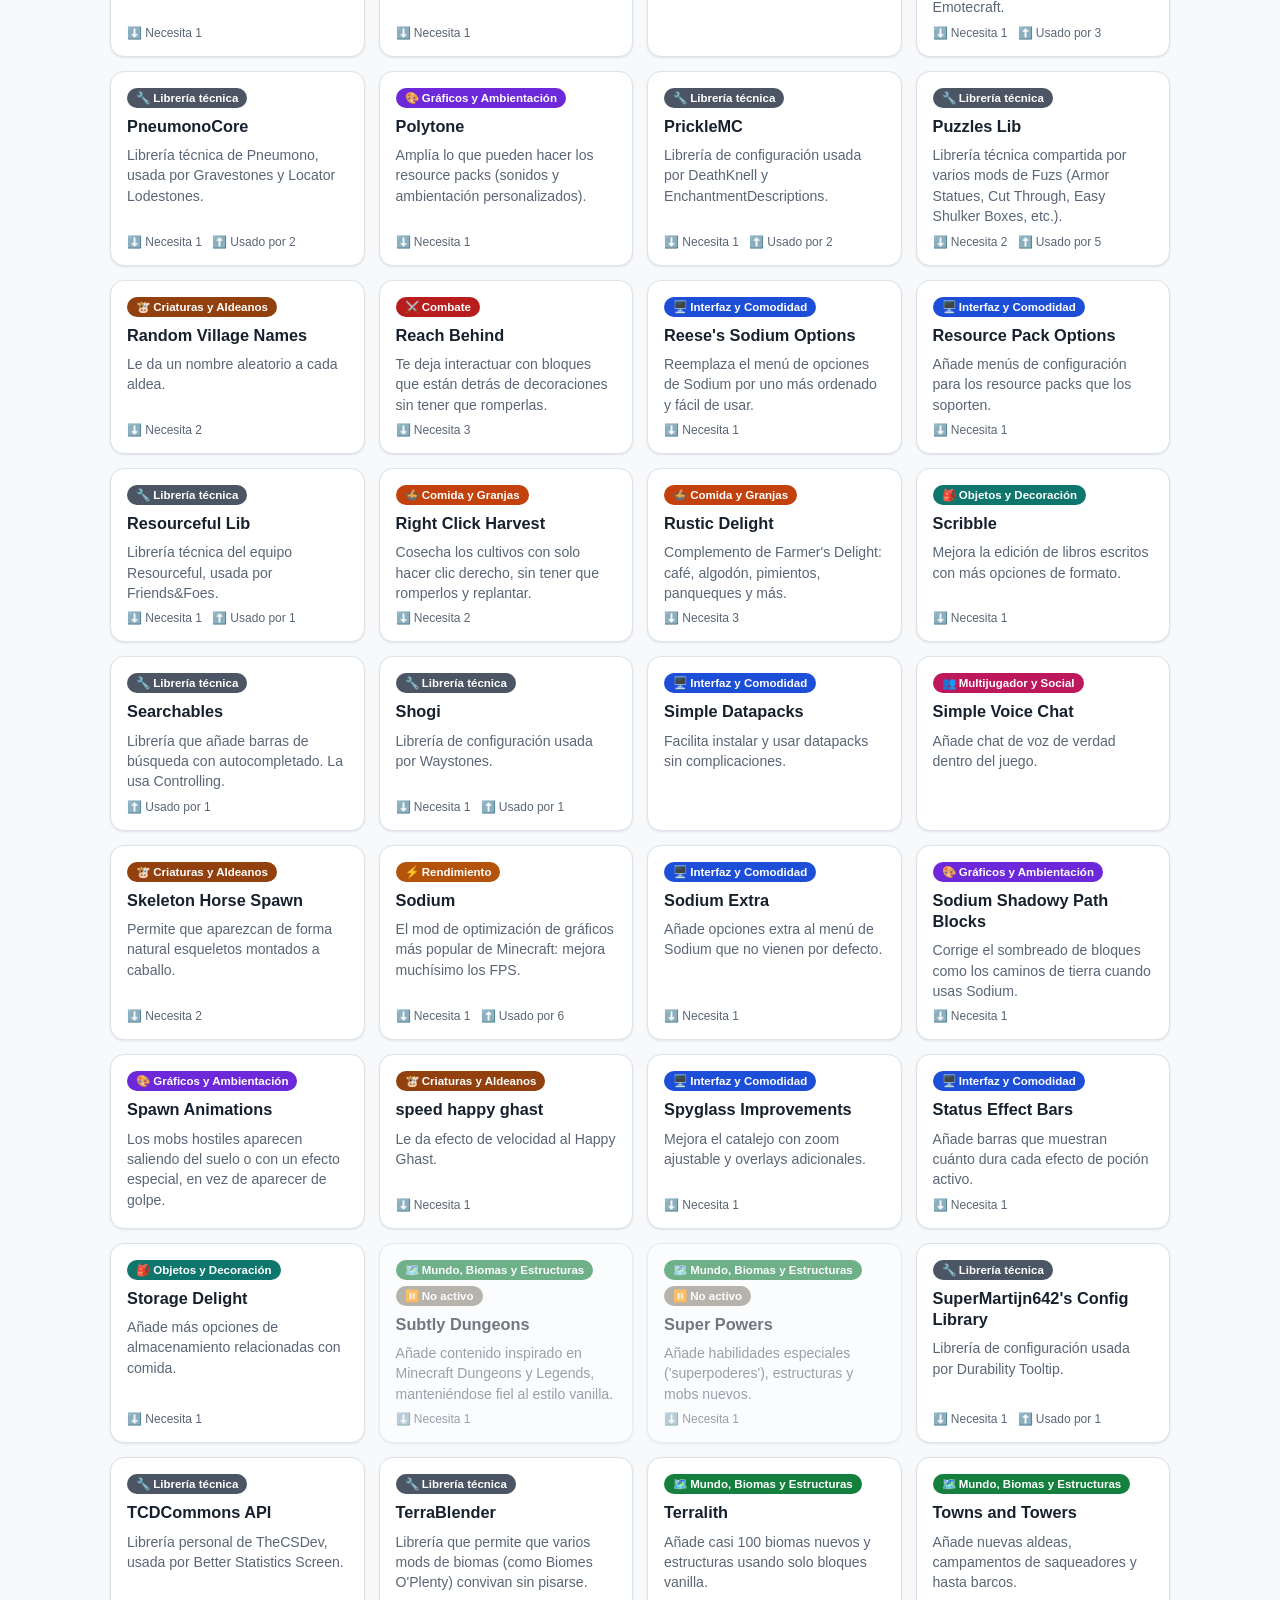
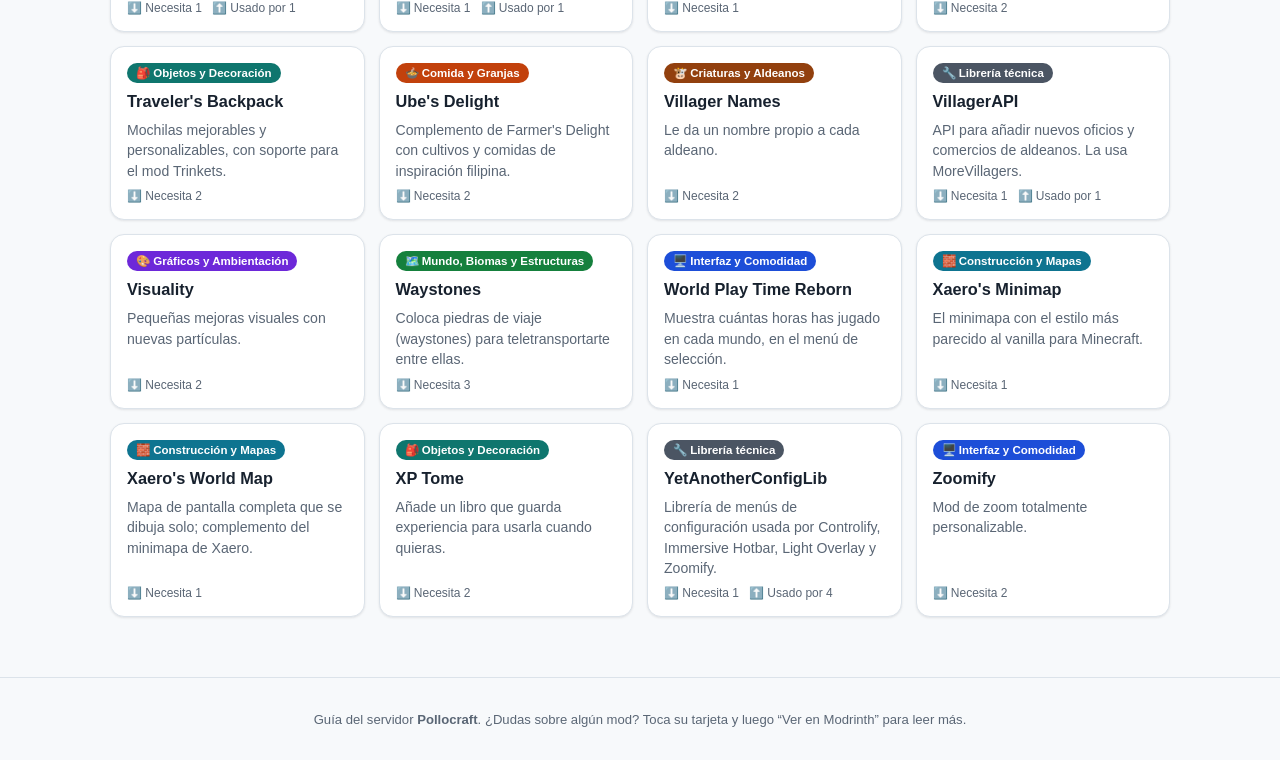
==== commit d6588cce: "Agregar guía de instalación (join.html) Nueva página con los pasos para instalar Modrinth, importar " ====
--- a/index.html
+++ b/index.html
@@ -23,6 +23,7 @@
     <button id="theme-toggle" class="theme-toggle" type="button" aria-label="Cambiar tema claro/oscuro" title="Cambiar tema">🌙</button>
   </div>
   <nav class="subnav">
+    <a href="join.html">🚀 Cómo unirte</a>
     <a href="index.html" class="active">📖 Los mods</a>
     <a href="keybinds.html">⌨️ Controles</a>
   </nav>
@@ -95,6 +96,7 @@
   <p>Guía del servidor <strong>Pollocraft</strong>. ¿Dudas sobre algún mod? Toca su tarjeta y luego “Ver en Modrinth” para leer más.</p>
 </footer>
 
+<script src="theme.js"></script>
 <script src="data.js"></script>
 <script src="script.js"></script>
 </body>
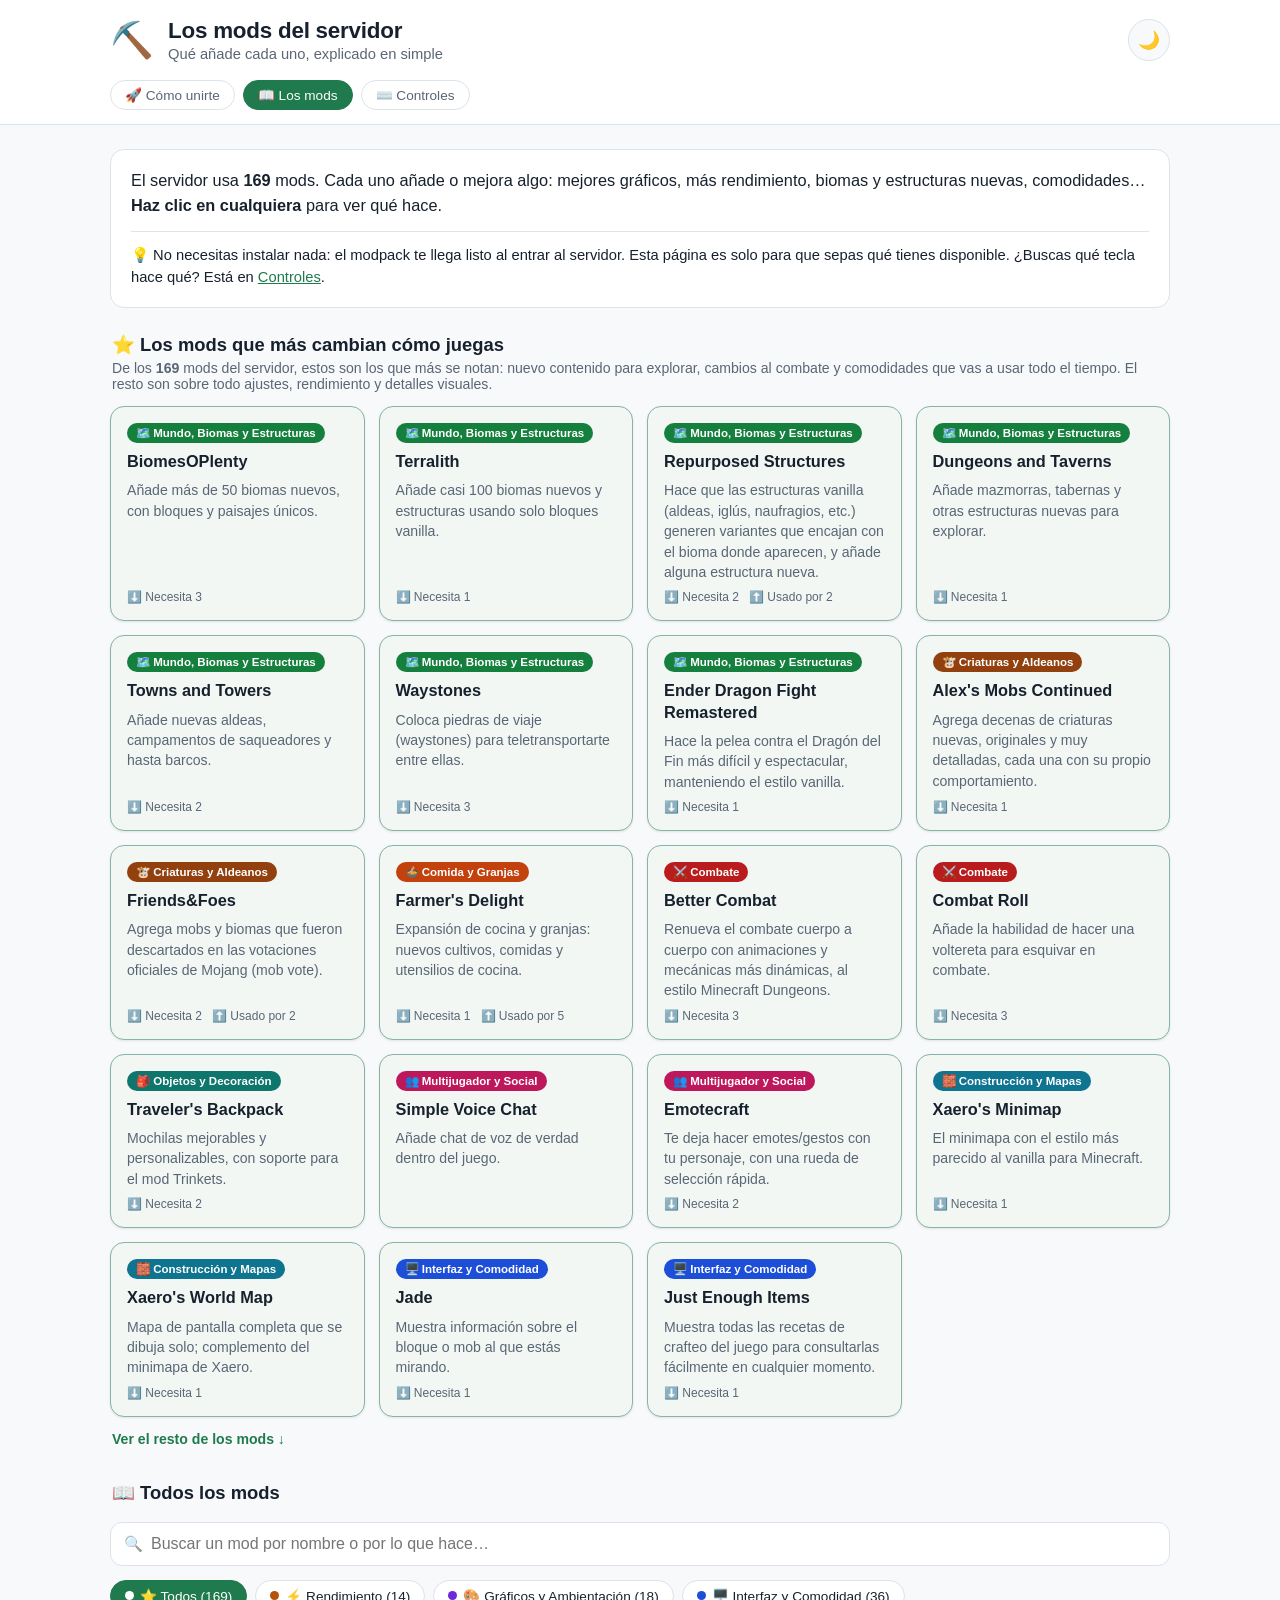
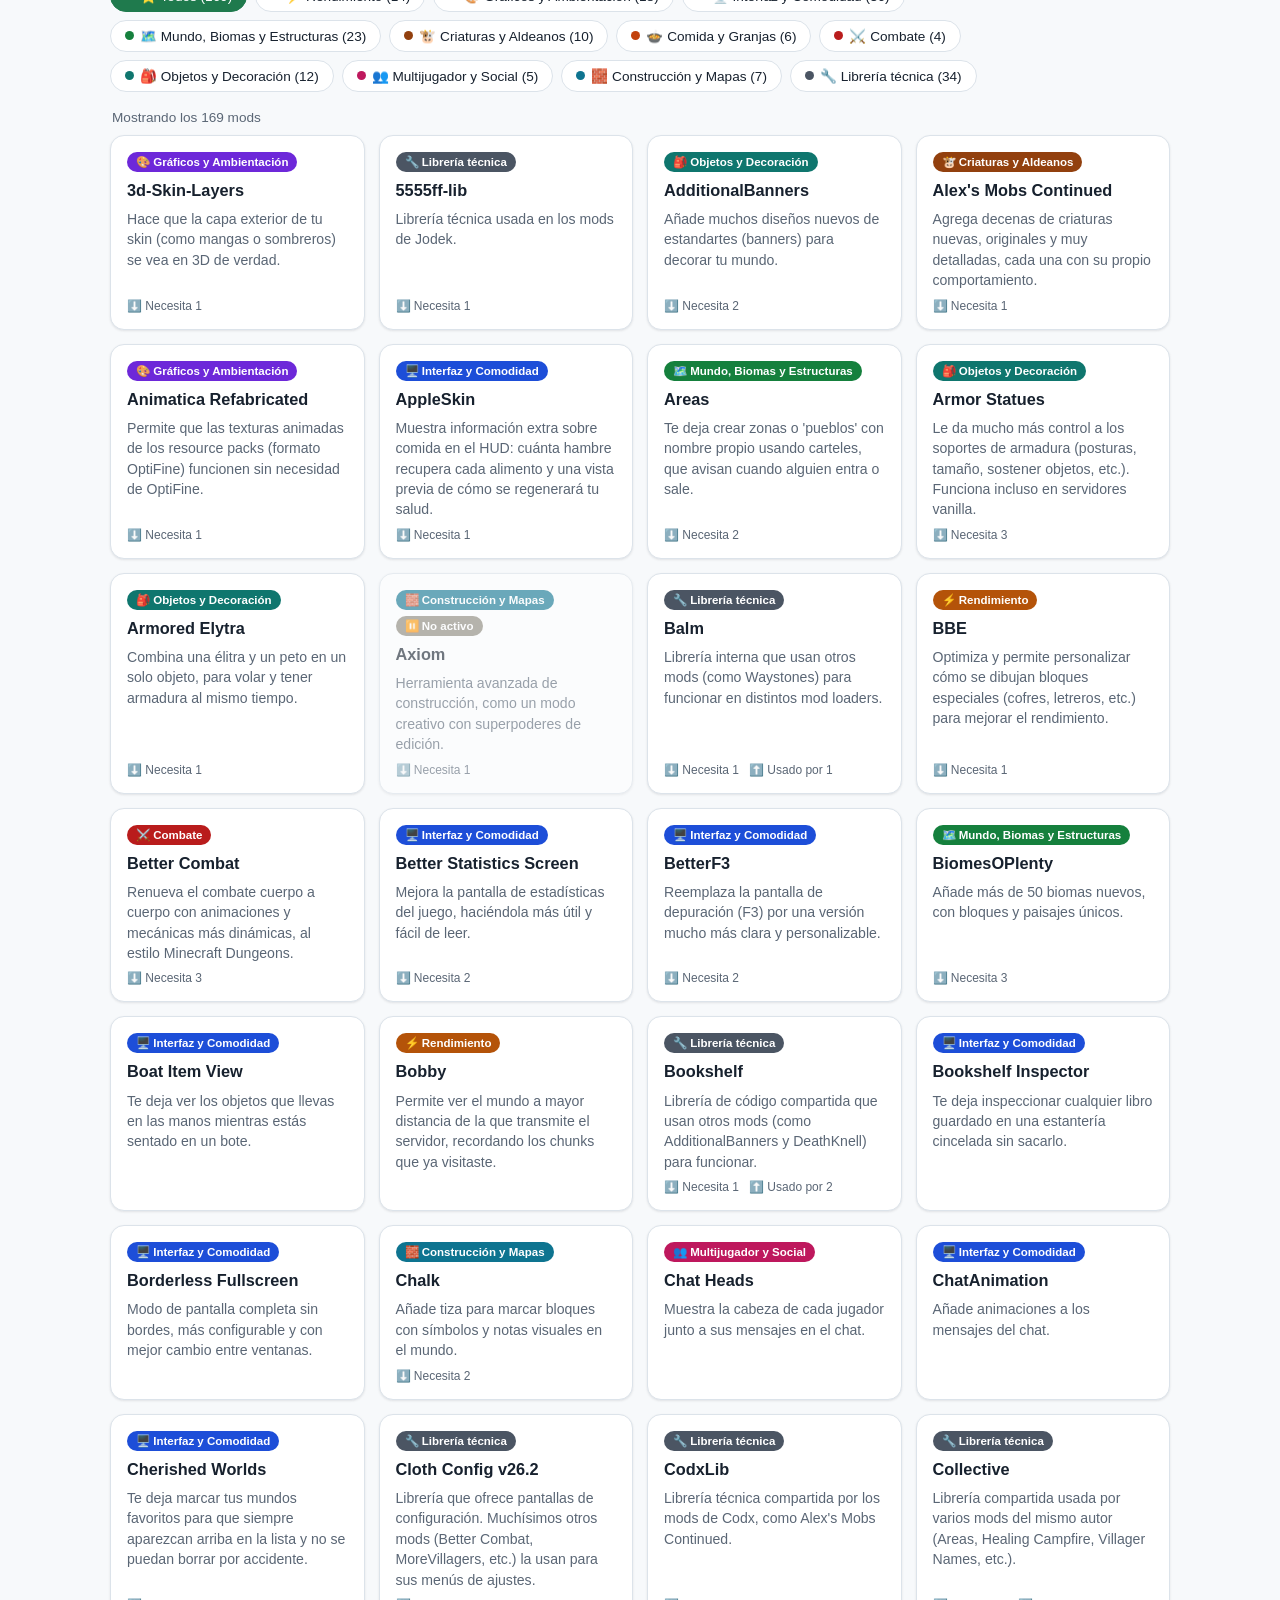
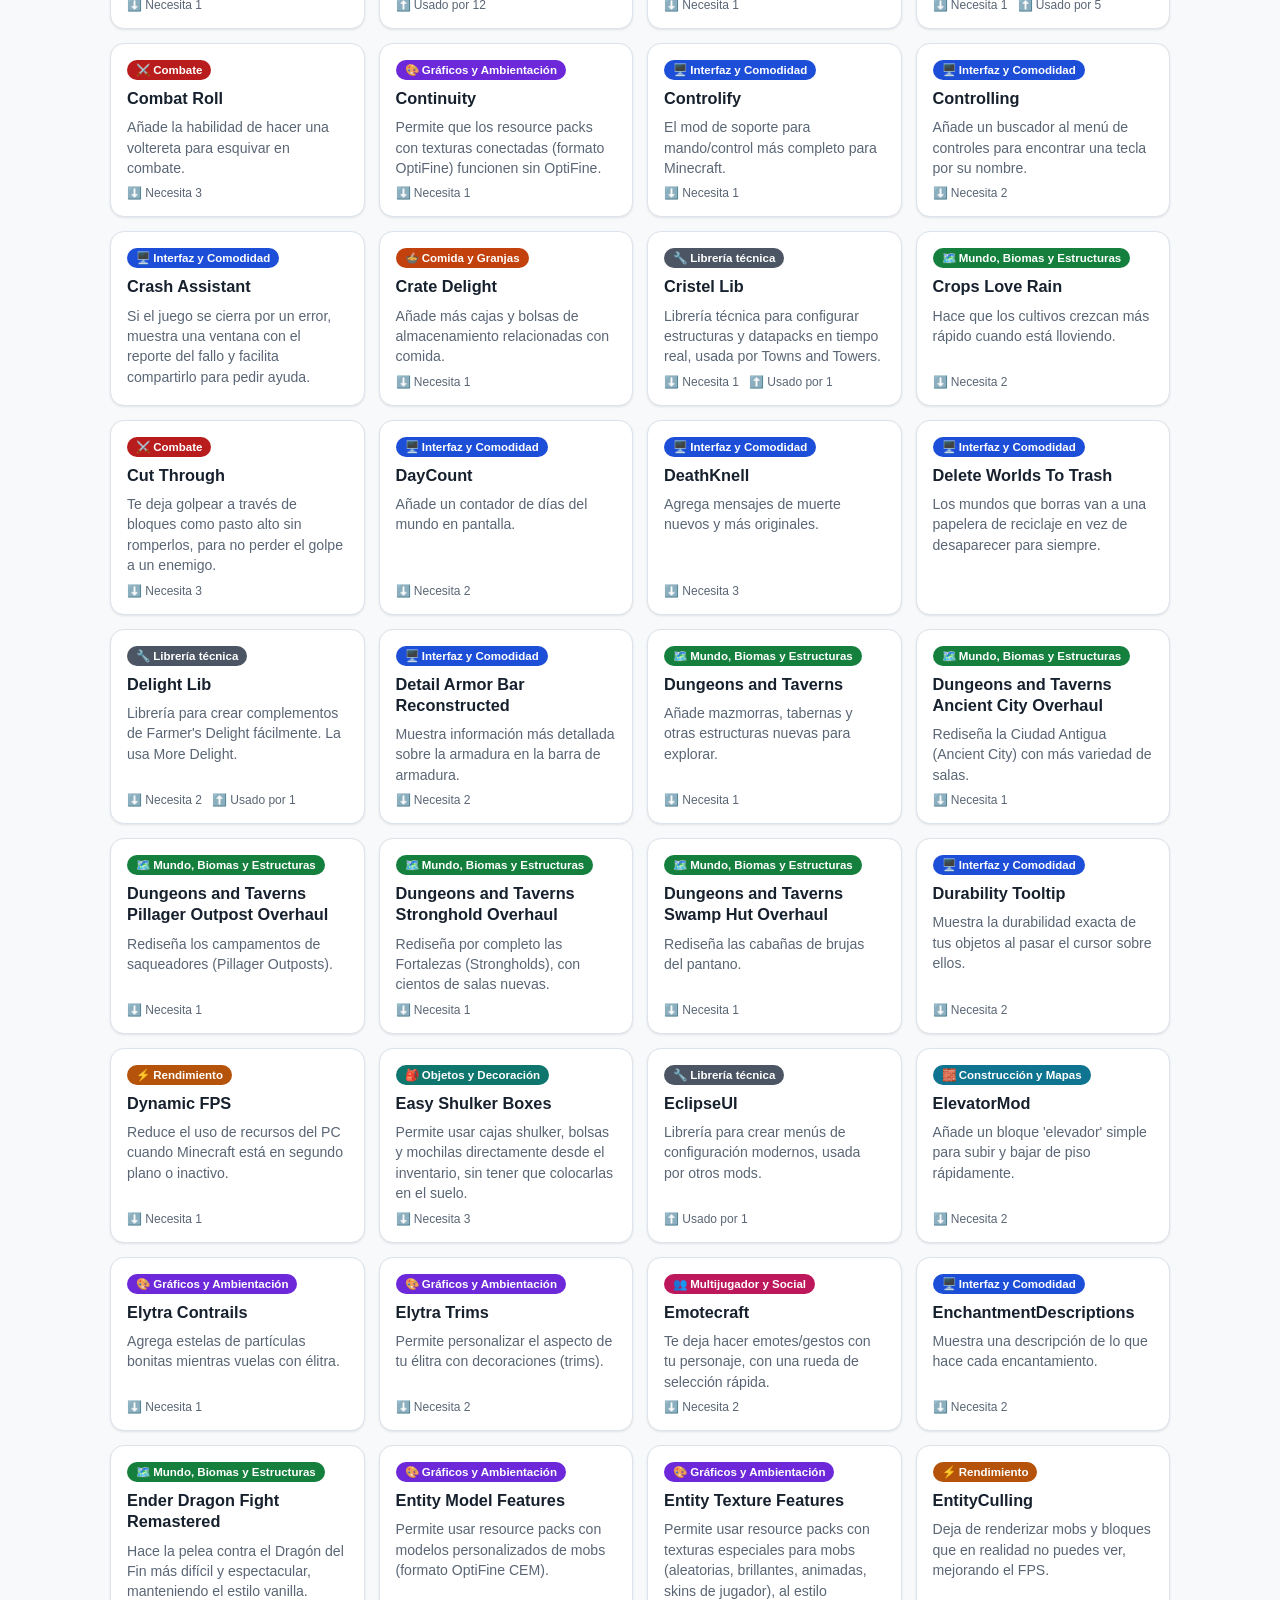
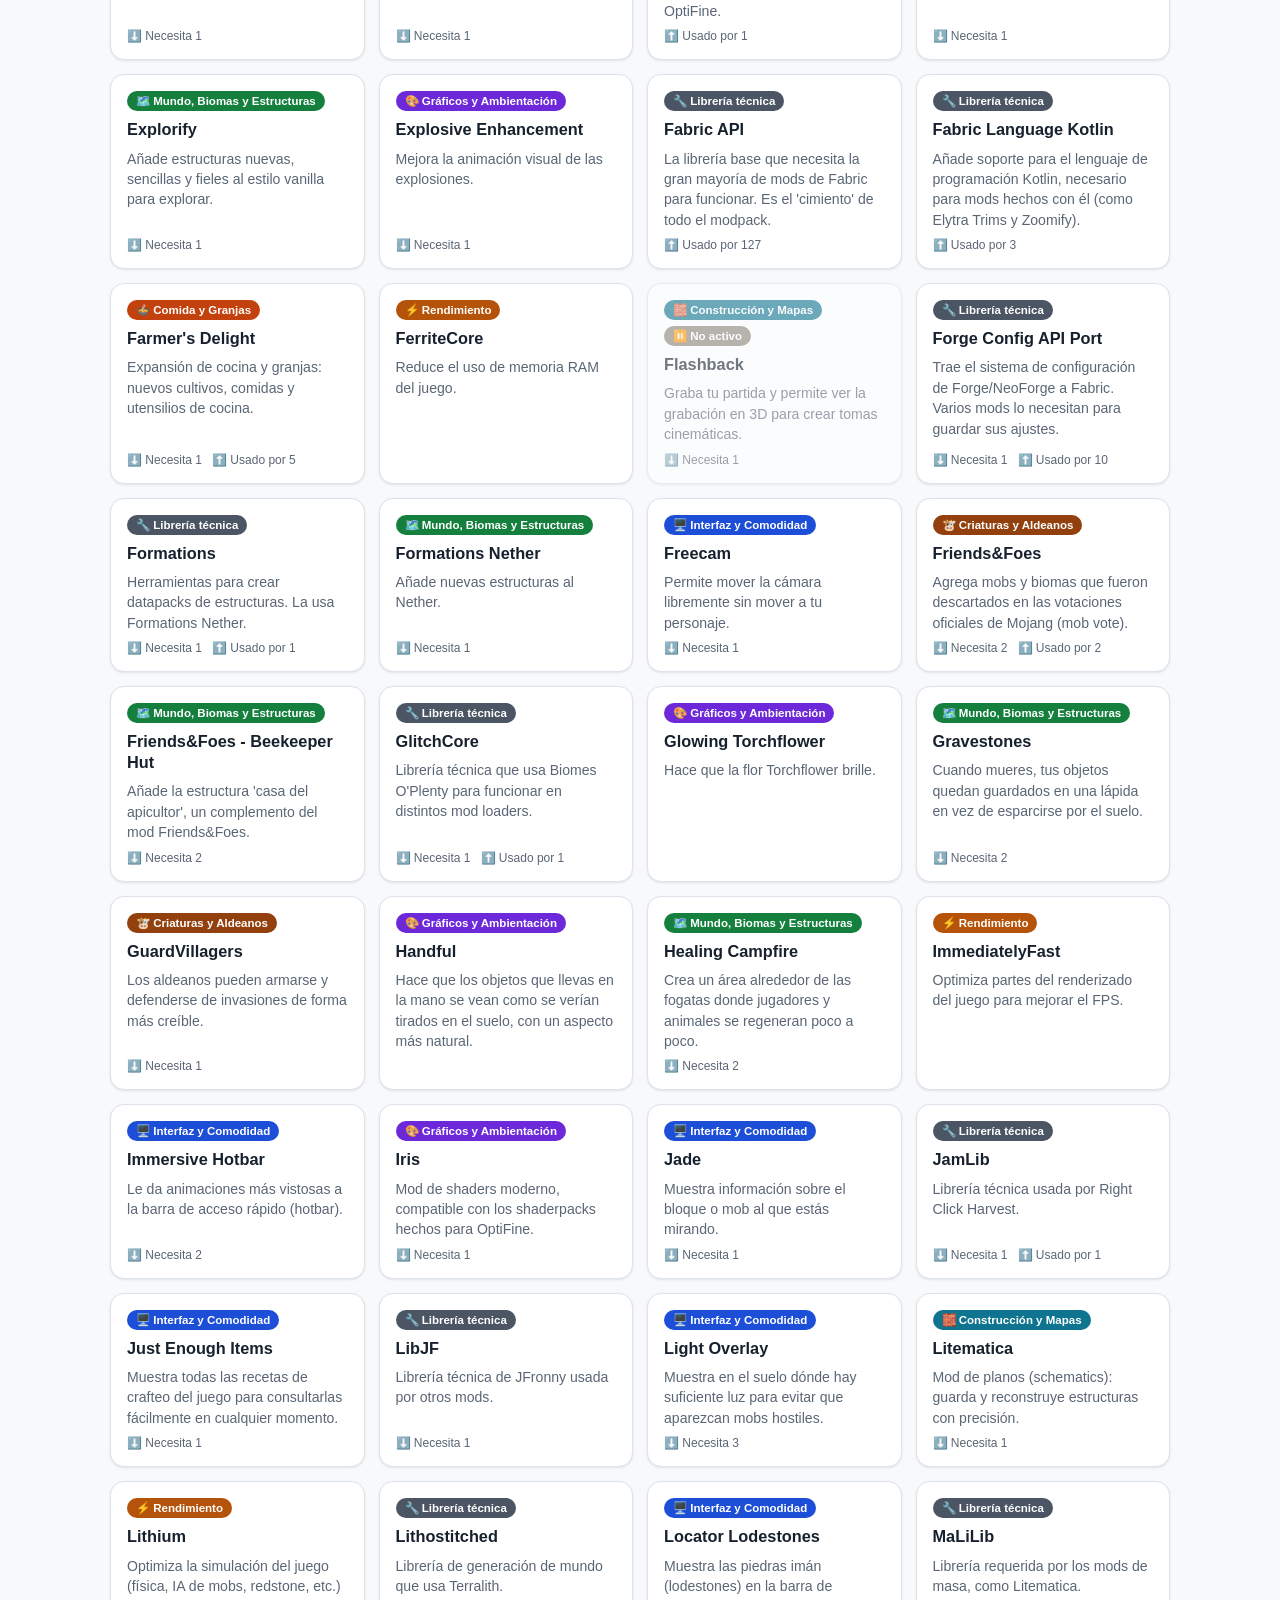
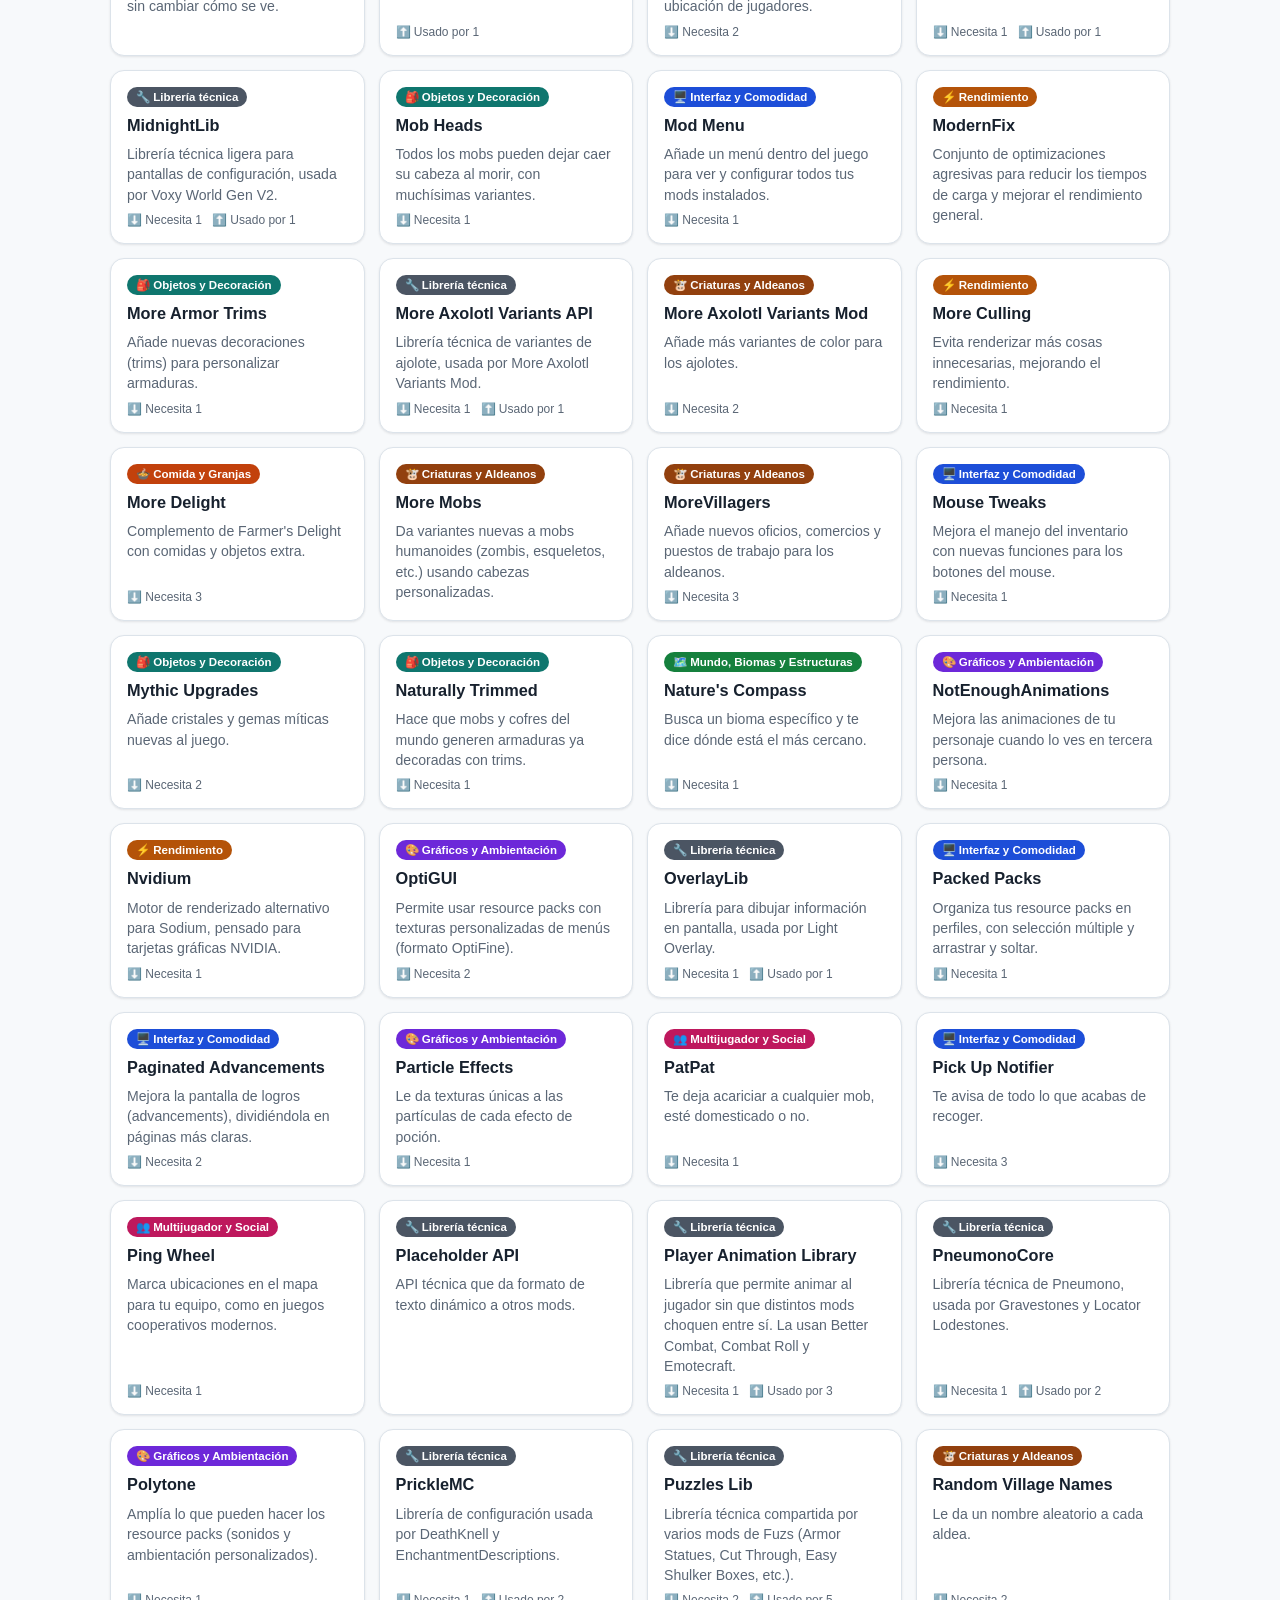
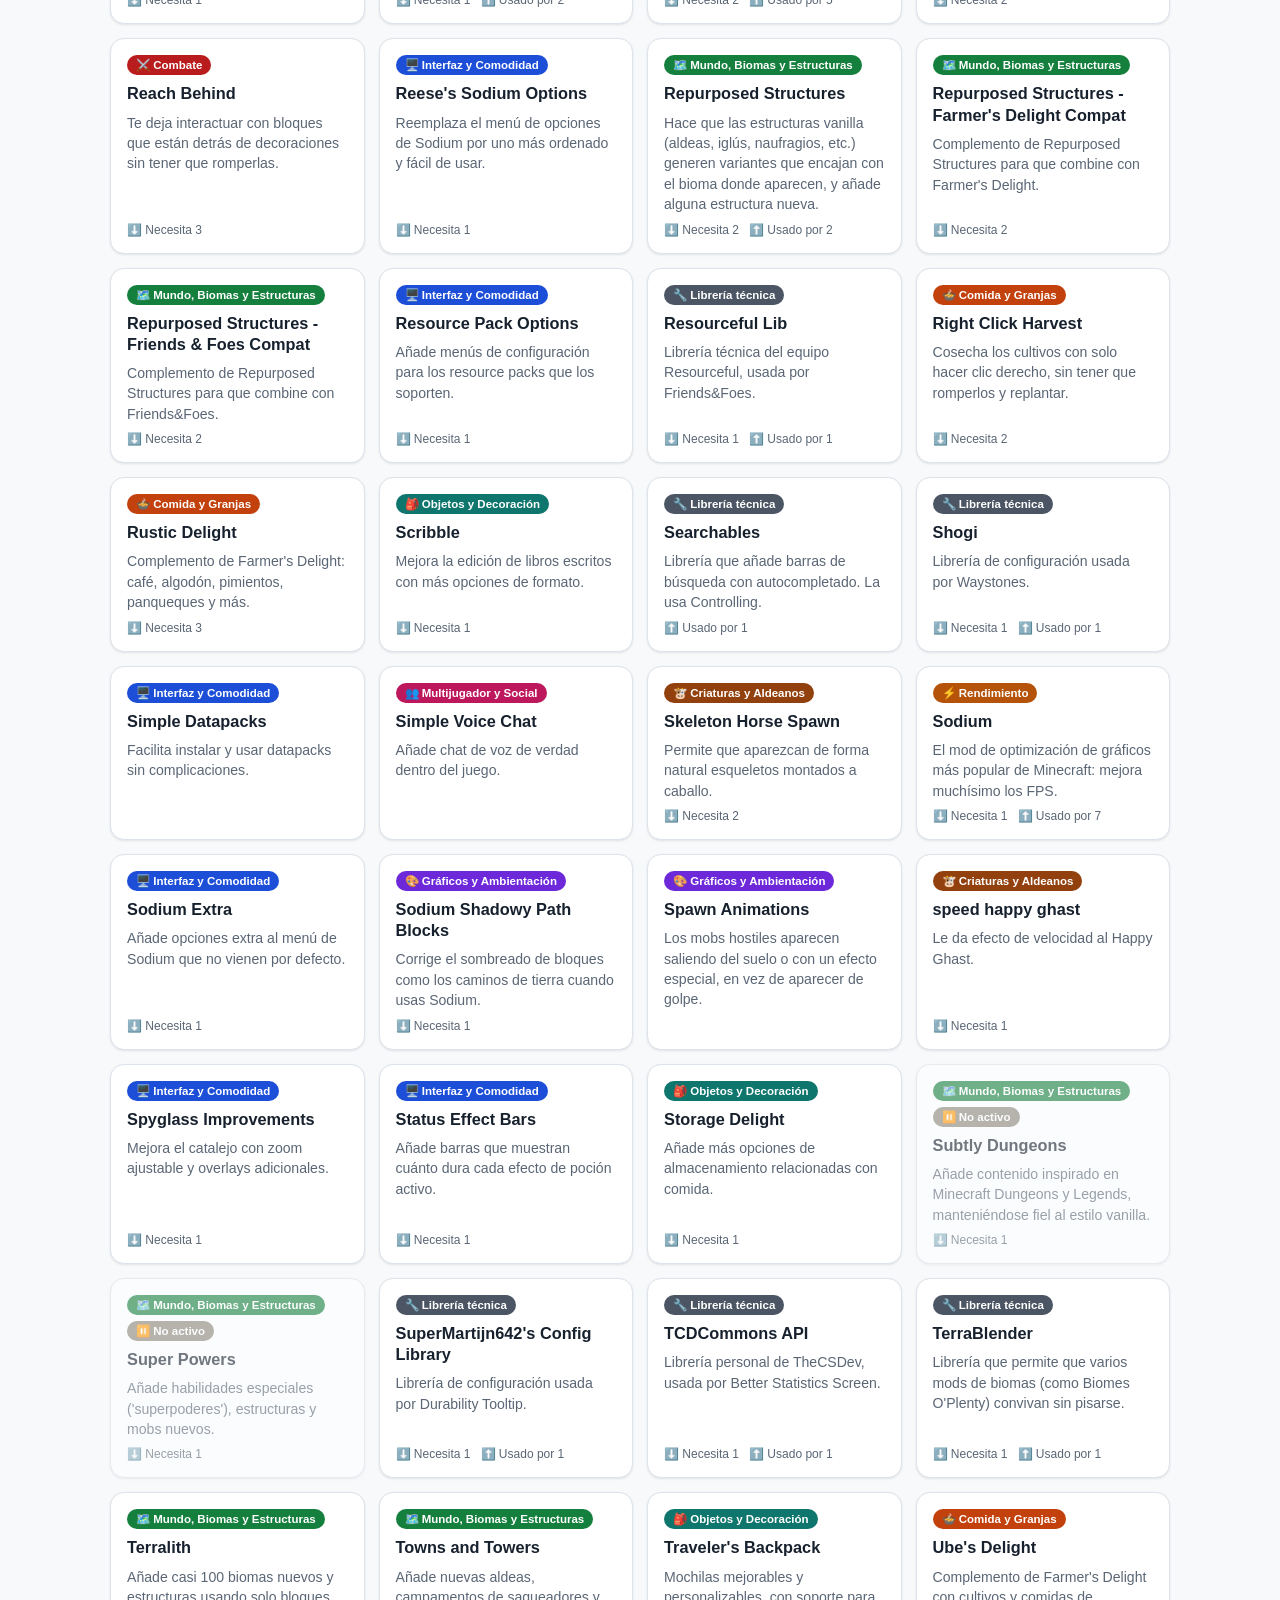
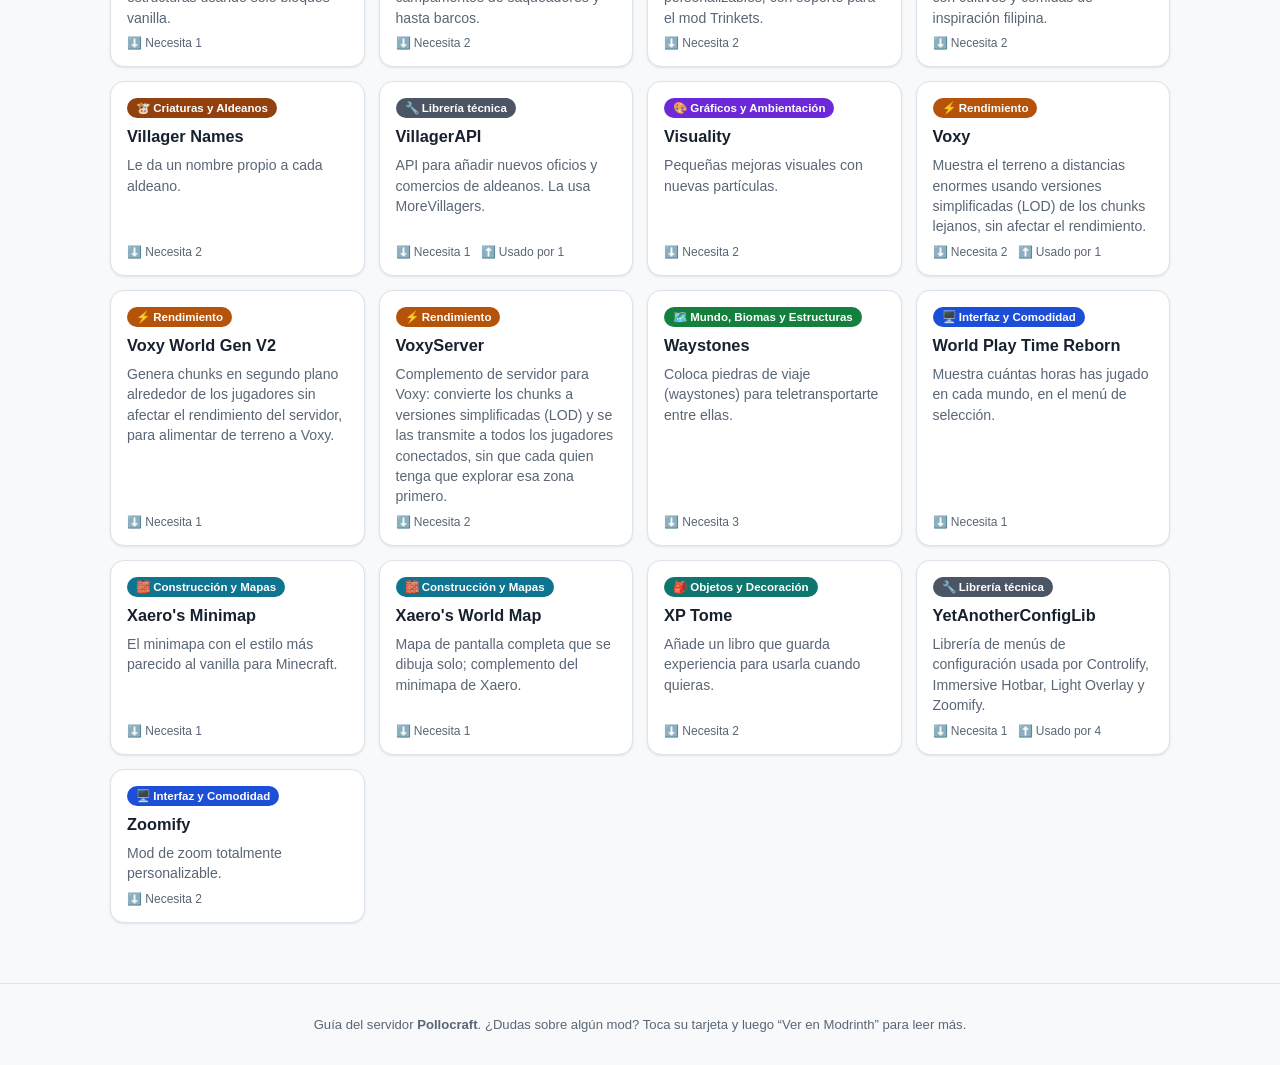
==== commit 6976bc60: "Agregar sección de mods destacados a la página de mods Curación editorial de 19 mods que más cambian" ====
--- a/index.html
+++ b/index.html
@@ -41,7 +41,19 @@
     </p>
   </section>
 
-  <section class="controls">
+  <section class="featured-section">
+    <h2 class="section-title">⭐ Los mods que más cambian cómo juegas</h2>
+    <p class="section-help">
+      De los <strong id="mod-count-2">160</strong> mods del servidor, estos son los que más se notan: nuevo contenido
+      para explorar, cambios al combate y comodidades que vas a usar todo el tiempo. El resto son sobre todo ajustes,
+      rendimiento y detalles visuales.
+    </p>
+    <div id="featured-grid" class="mod-grid featured-grid"></div>
+    <a href="#todos-los-mods" class="featured-see-all">Ver el resto de los mods ↓</a>
+  </section>
+
+  <section id="todos-los-mods" class="controls">
+    <h2 class="section-title">📖 Todos los mods</h2>
     <div class="search-wrap">
       <span class="search-icon" aria-hidden="true">🔍</span>
       <input id="search" type="search" placeholder="Buscar un mod por nombre o por lo que hace…" autocomplete="off">
--- a/style.css
+++ b/style.css
@@ -233,11 +233,47 @@
 }
 .cat-btn.active .dot { background: var(--accent-contrast) !important; }
 
+.section-title {
+  font-size: 1.15rem;
+  margin: 26px 2px 4px;
+}
+.section-help {
+  margin: 0 2px 14px;
+  color: var(--text-muted);
+  font-size: 0.88rem;
+}
+
 .results-count {
   color: var(--text-muted);
   font-size: 0.85rem;
   margin: 18px 2px 10px;
 }
+
+.featured-section {
+  margin-bottom: 8px;
+}
+
+#todos-los-mods {
+  scroll-margin-top: 96px;
+}
+
+.mod-card.featured-card {
+  border-color: color-mix(in srgb, var(--accent) 45%, var(--border));
+  background: color-mix(in srgb, var(--accent) 6%, var(--bg-elevated));
+}
+.mod-card.featured-card:hover, .mod-card.featured-card:focus-visible {
+  border-color: var(--accent);
+}
+
+.featured-see-all {
+  display: inline-block;
+  margin: 14px 2px 0;
+  color: var(--accent);
+  font-size: 0.88rem;
+  font-weight: 600;
+  text-decoration: none;
+}
+.featured-see-all:hover { text-decoration: underline; }
 
 .mod-grid {
   display: grid;
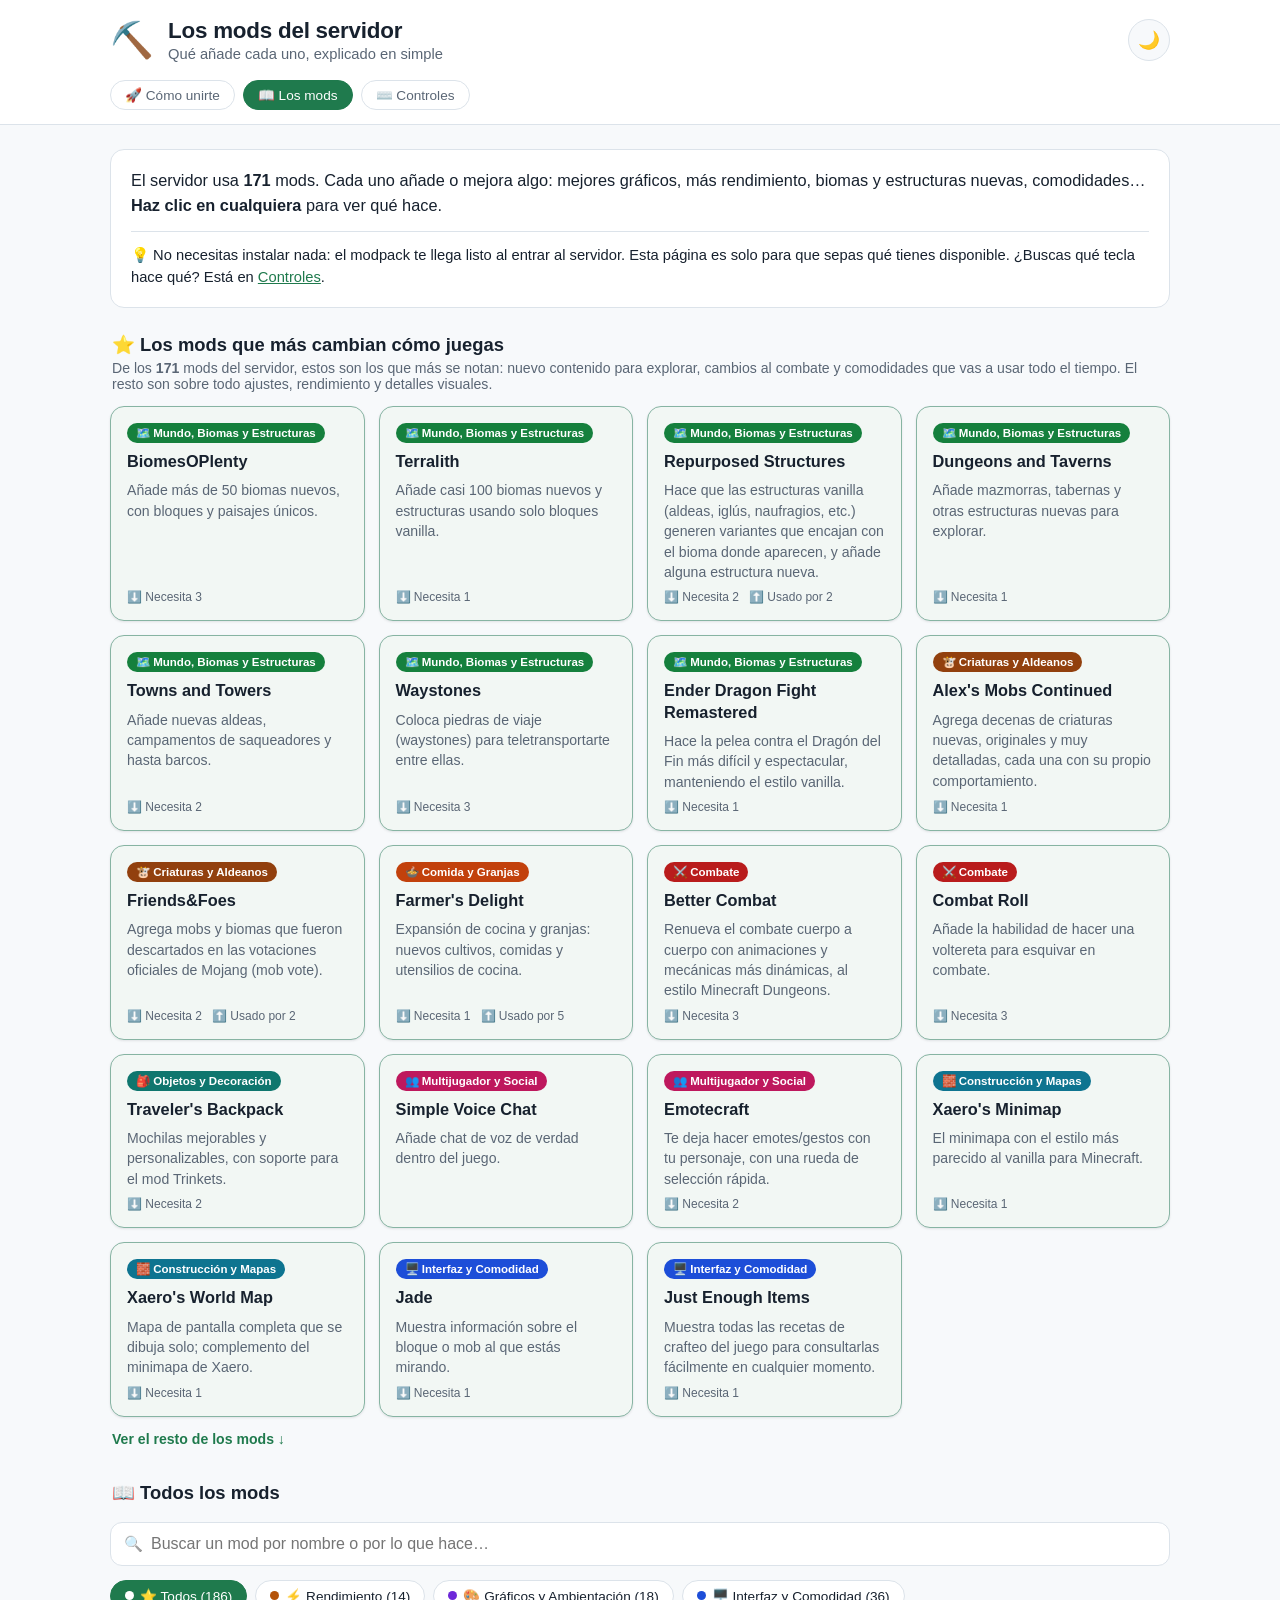
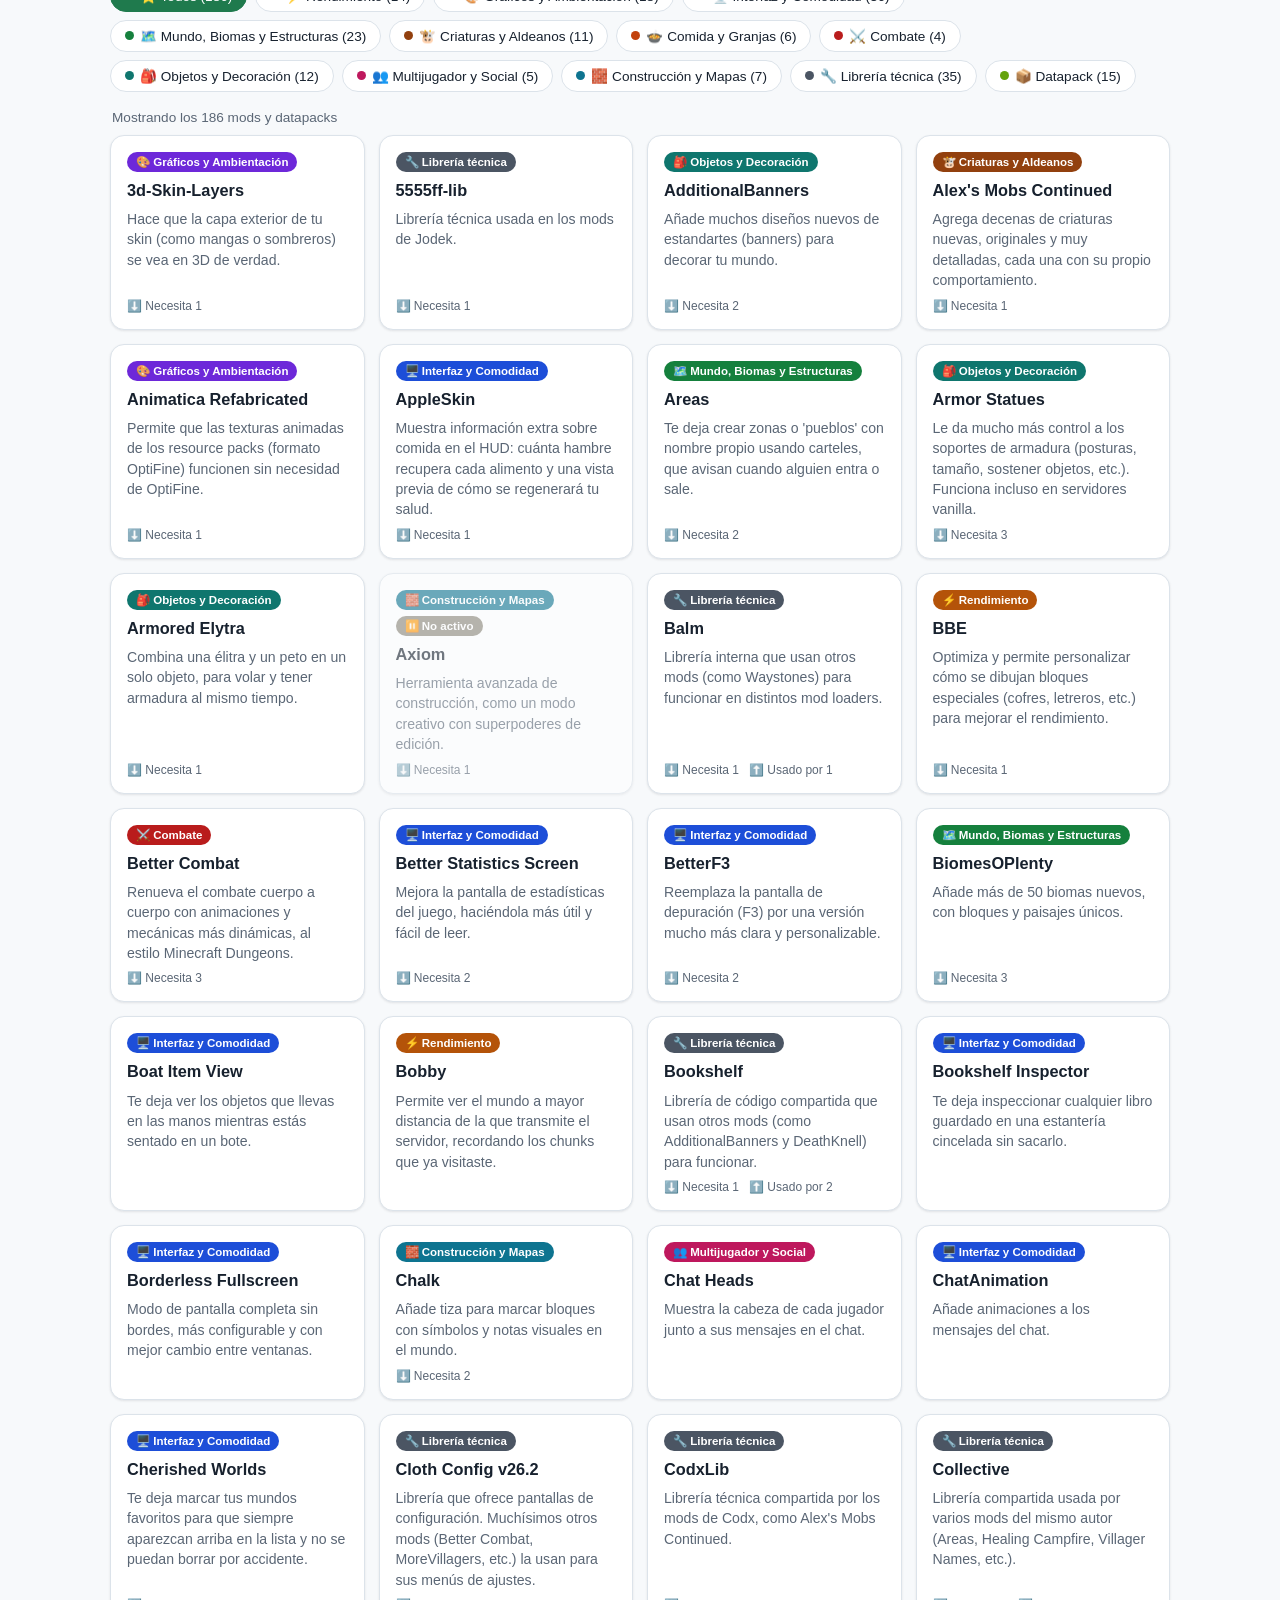
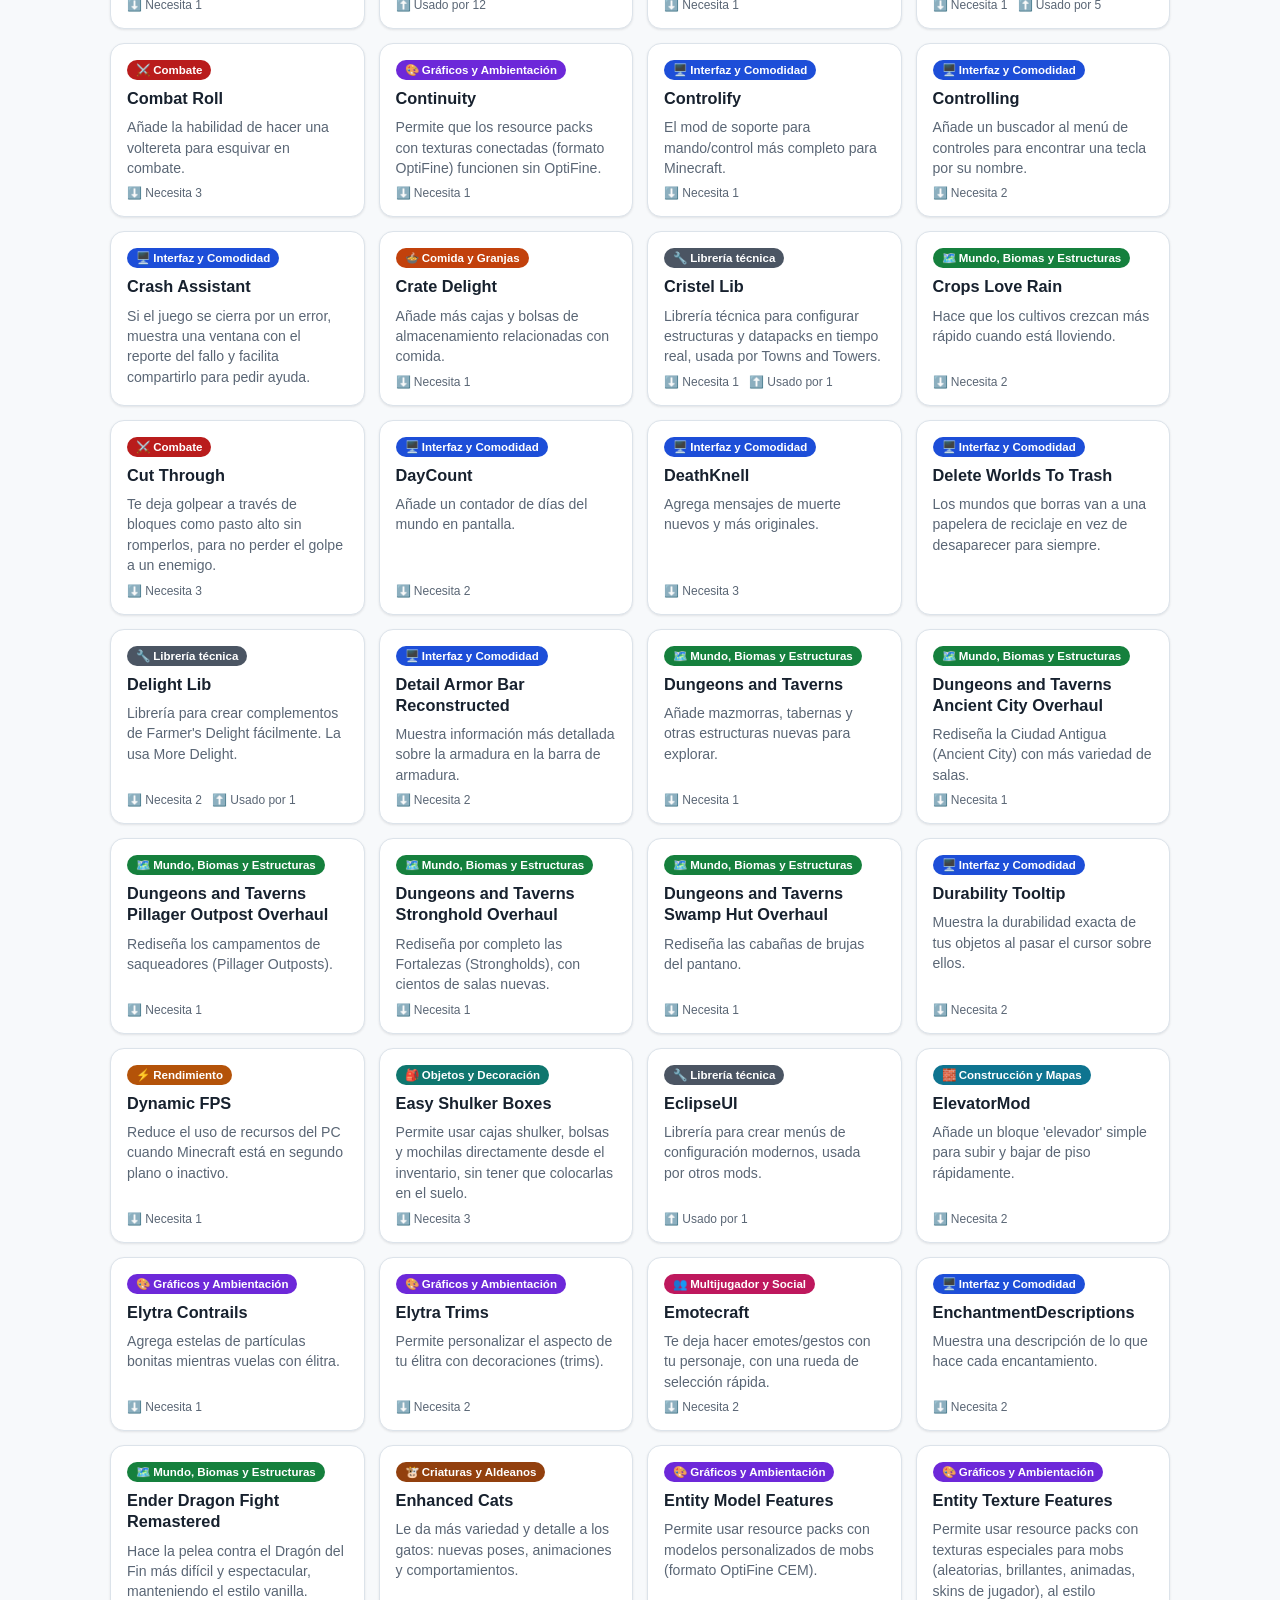
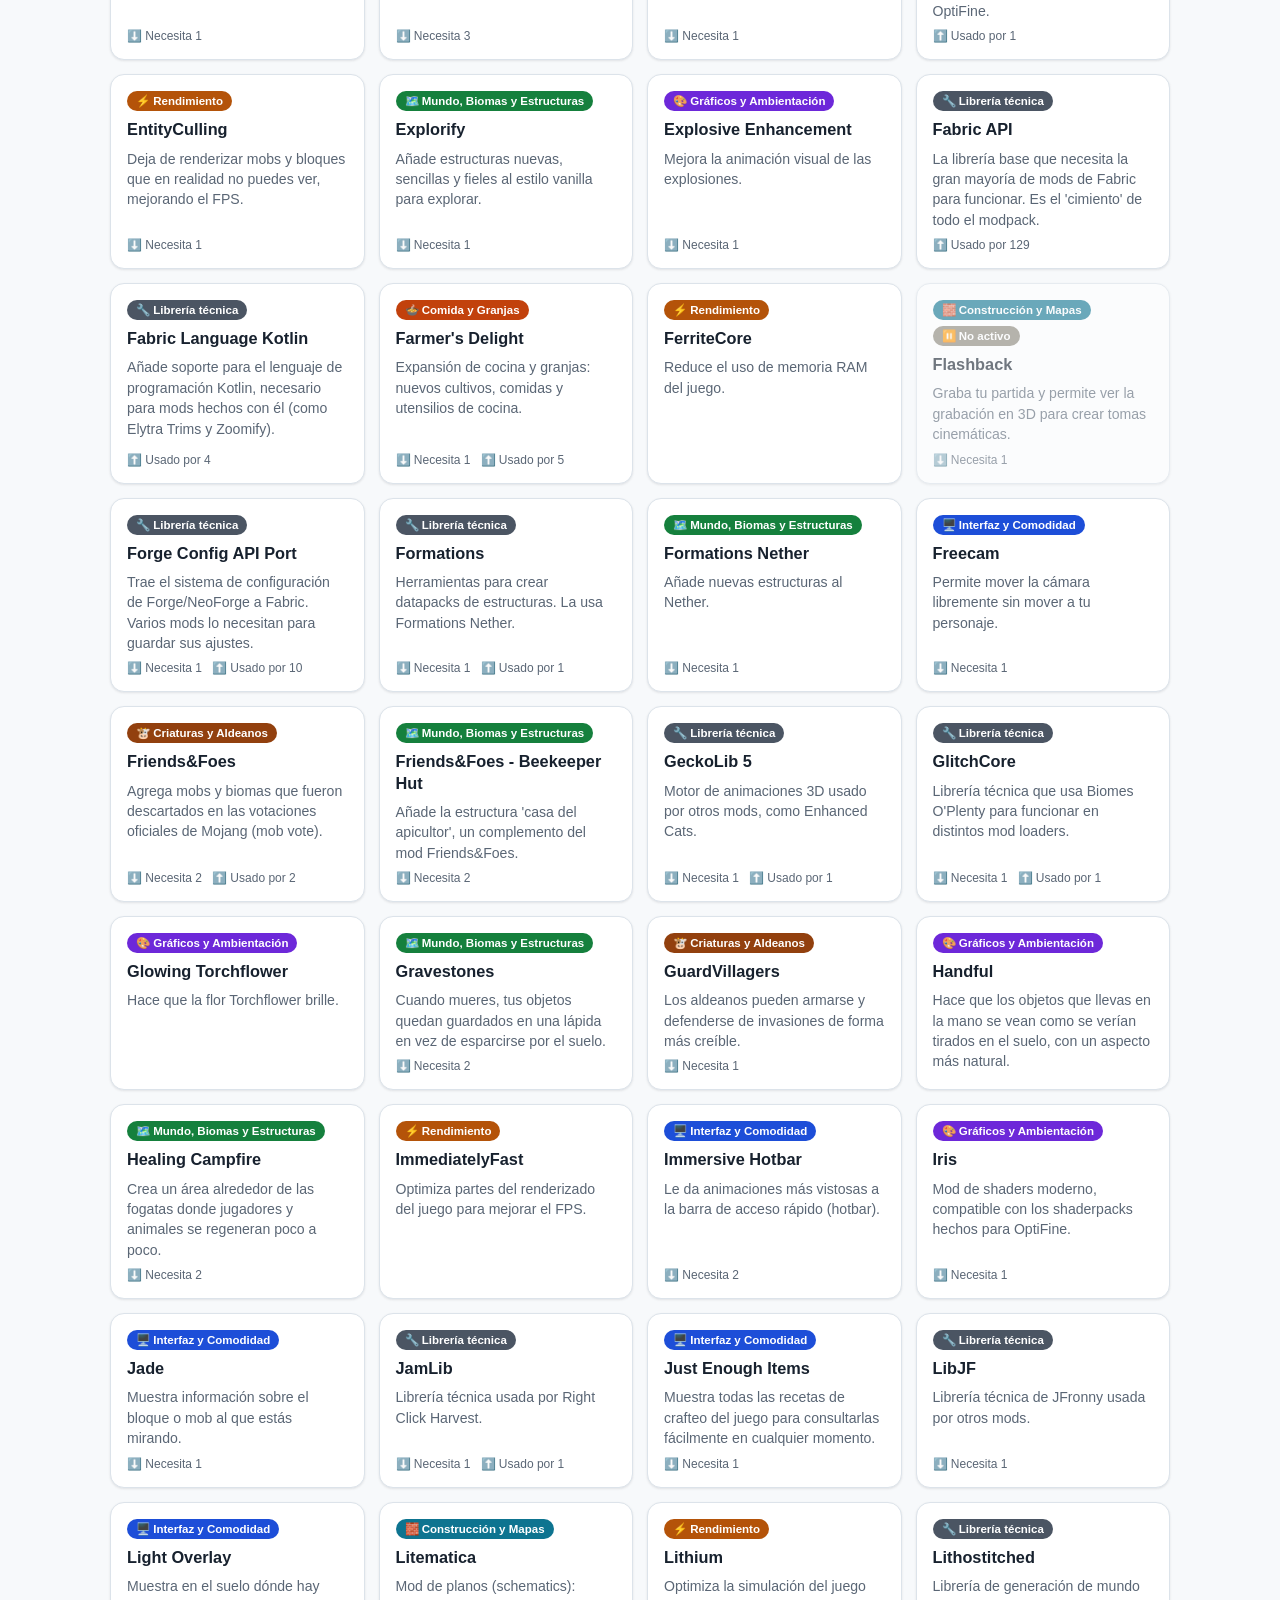
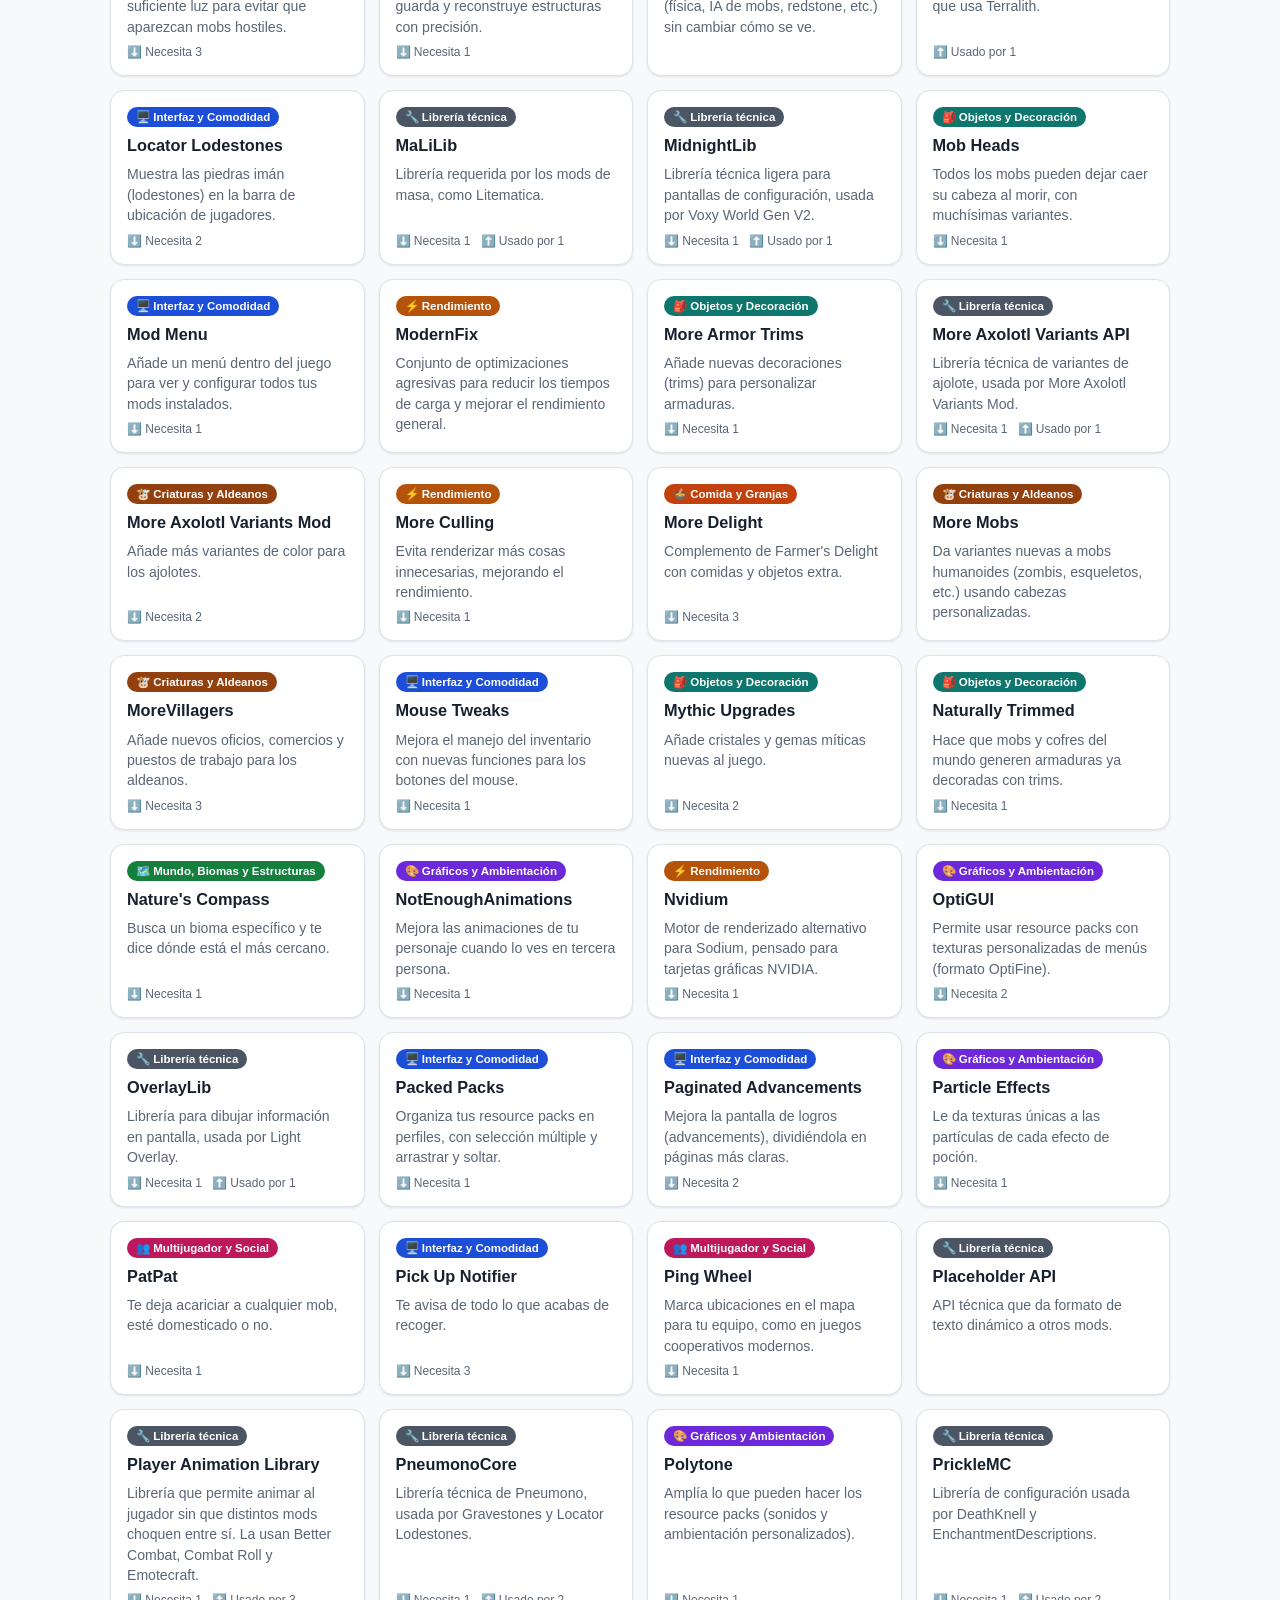
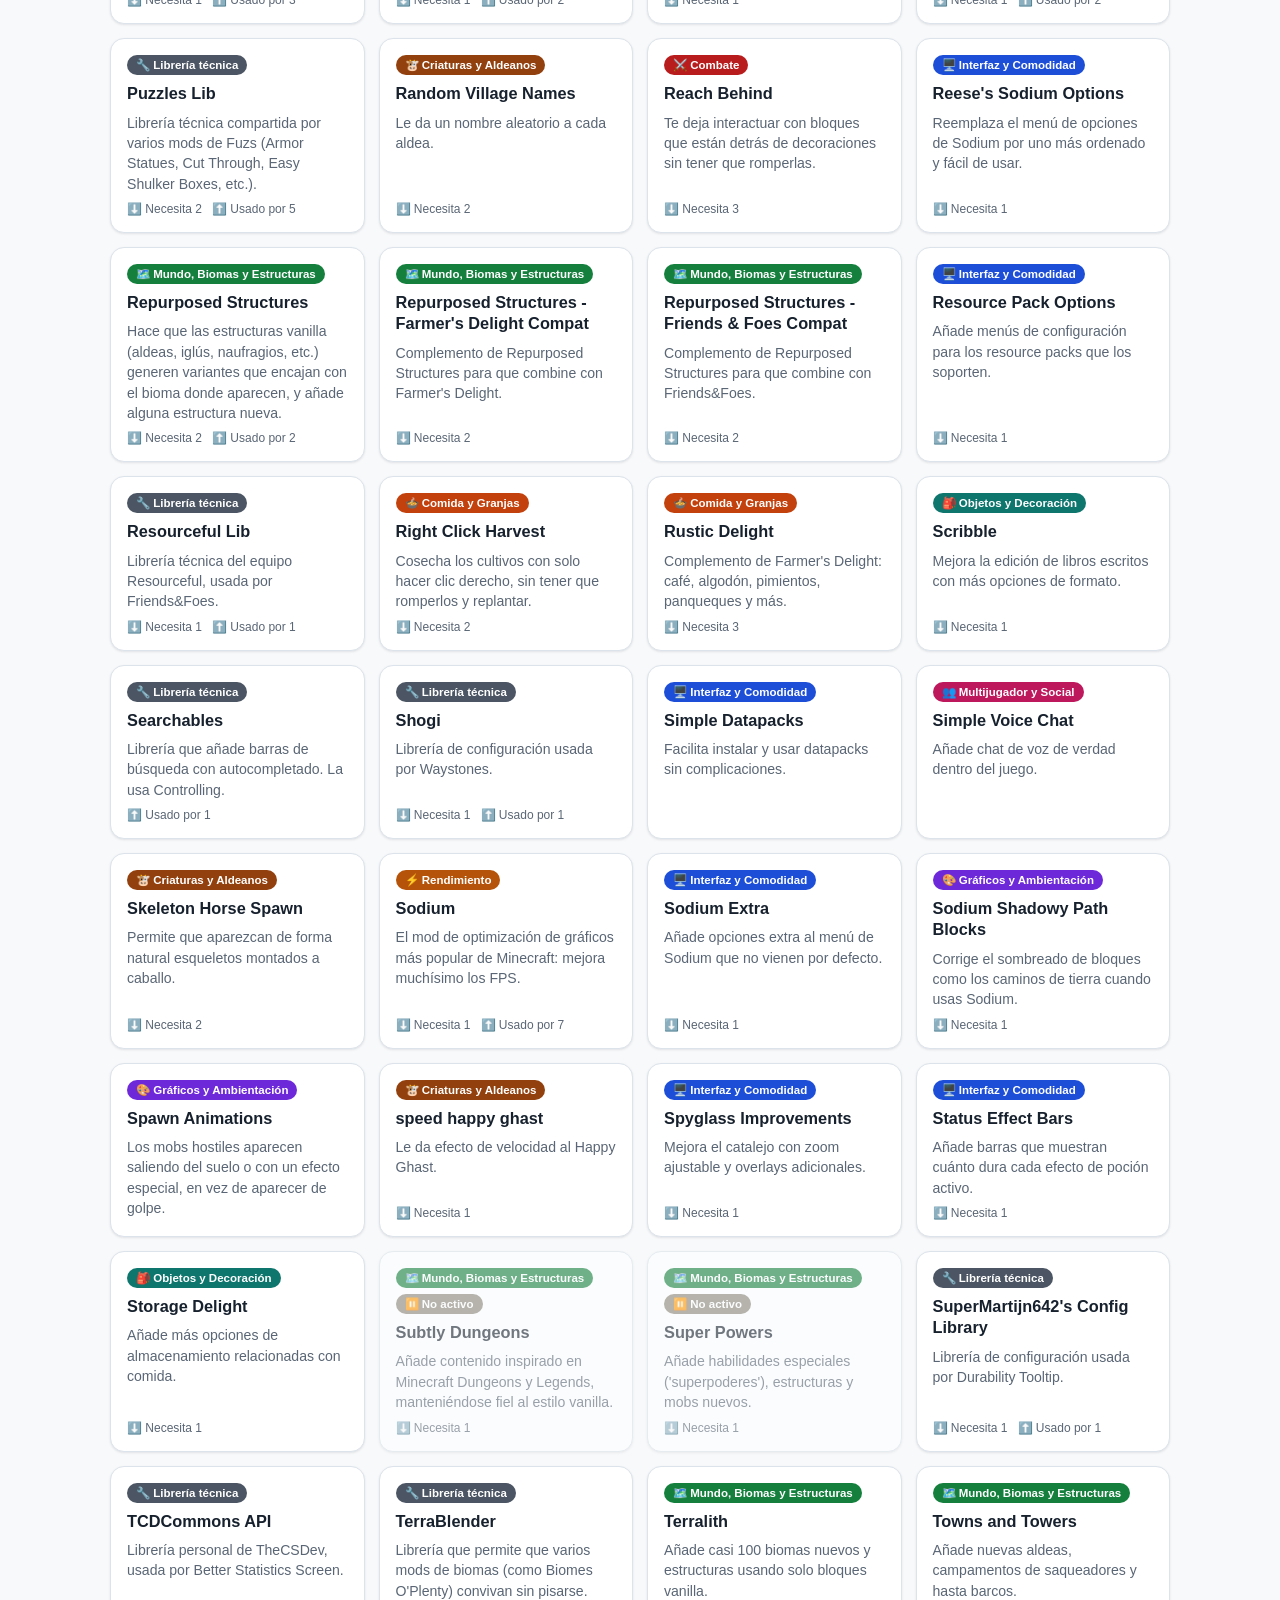
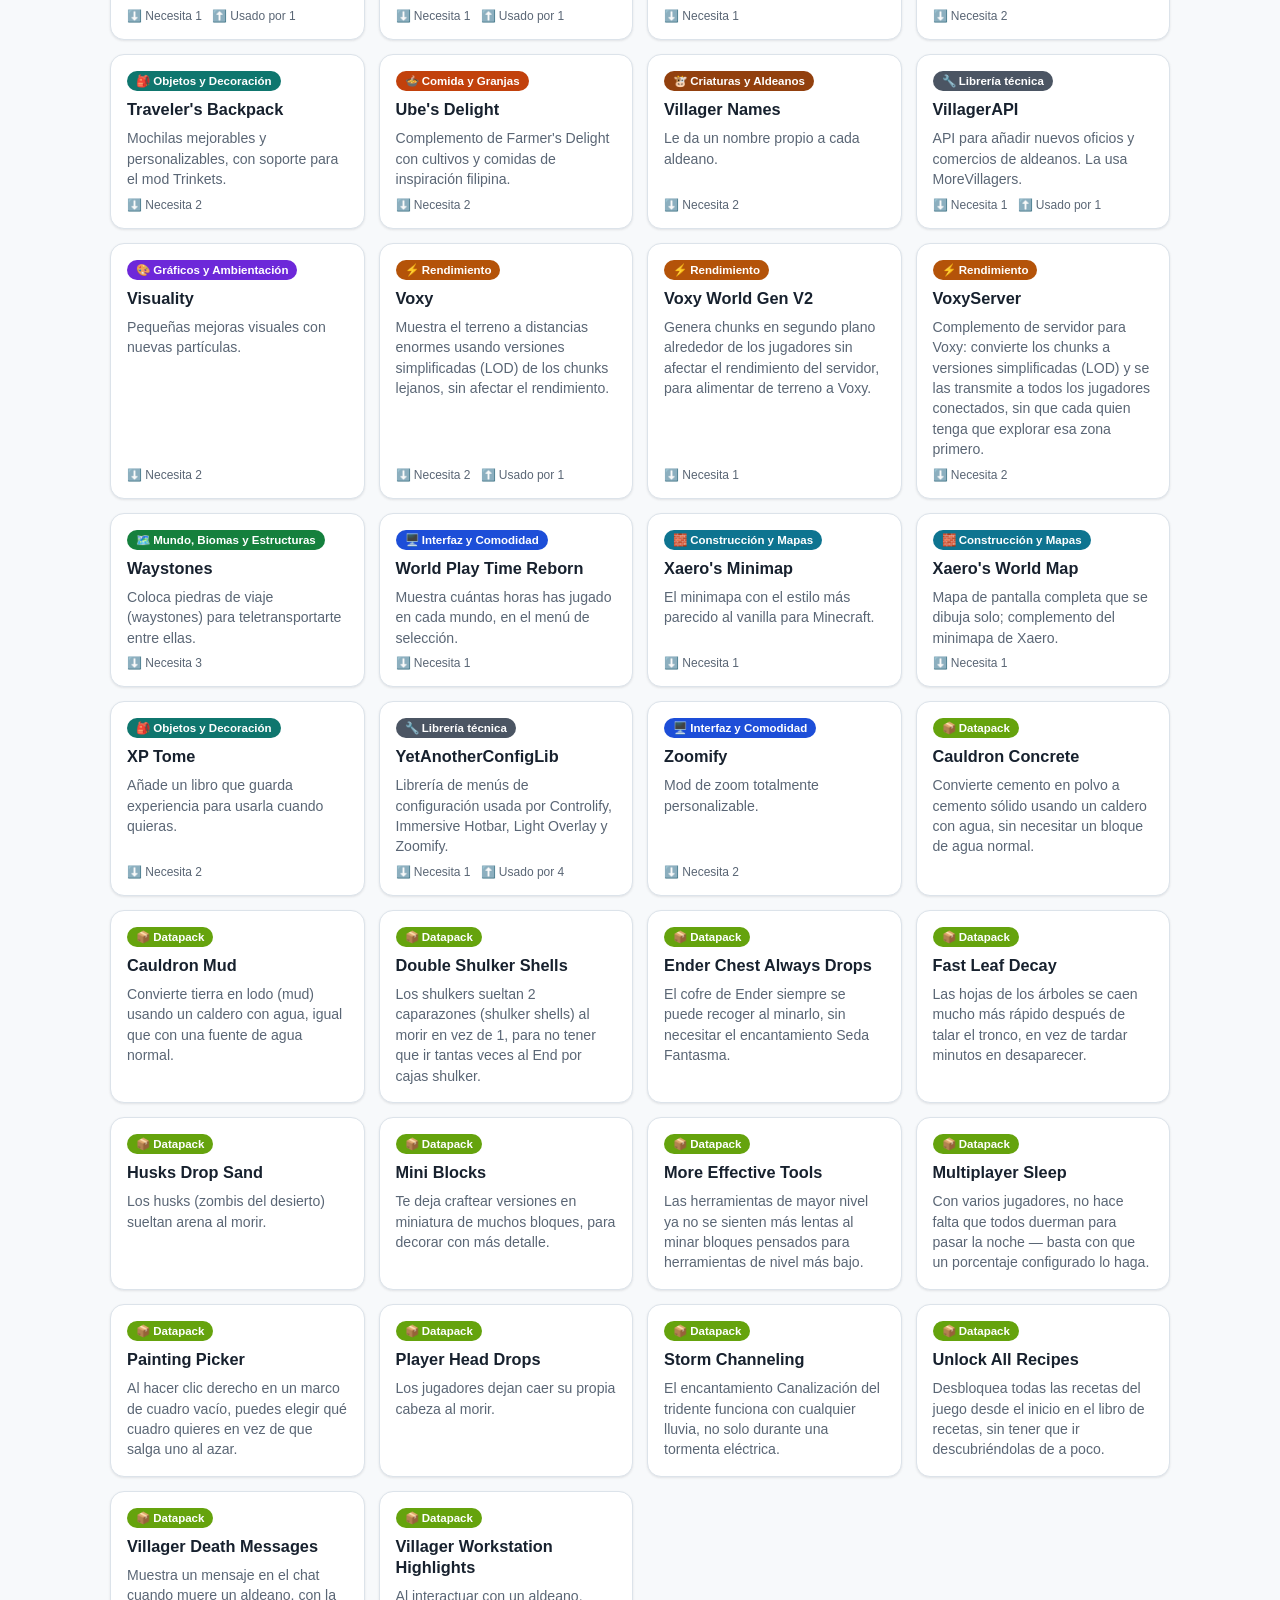
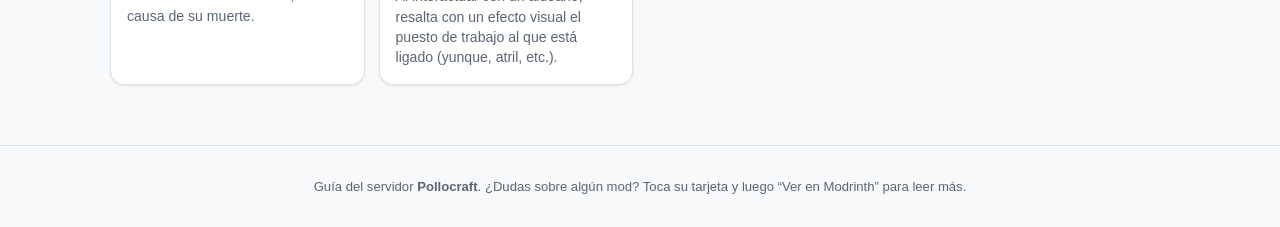
==== commit 437d1a5a: "Agregar los datapacks de Vanilla Tweaks a la página de mods 15 datapacks (todos menos Dragon Drops, " ====
--- a/index.html
+++ b/index.html
@@ -110,6 +110,7 @@
 
 <script src="theme.js"></script>
 <script src="data.js"></script>
+<script src="datapacks.js"></script>
 <script src="script.js"></script>
 </body>
 </html>
--- a/style.css
+++ b/style.css
@@ -27,6 +27,7 @@
   --cat-social: #be185d;
   --cat-building: #0e7490;
   --cat-lib: #4b5563;
+  --cat-datapack: #65a30d;
 
   /* Explicit key/button states, so we never rely on colour-mix guesswork. */
   --key-used-bg: #e4f3ea;
